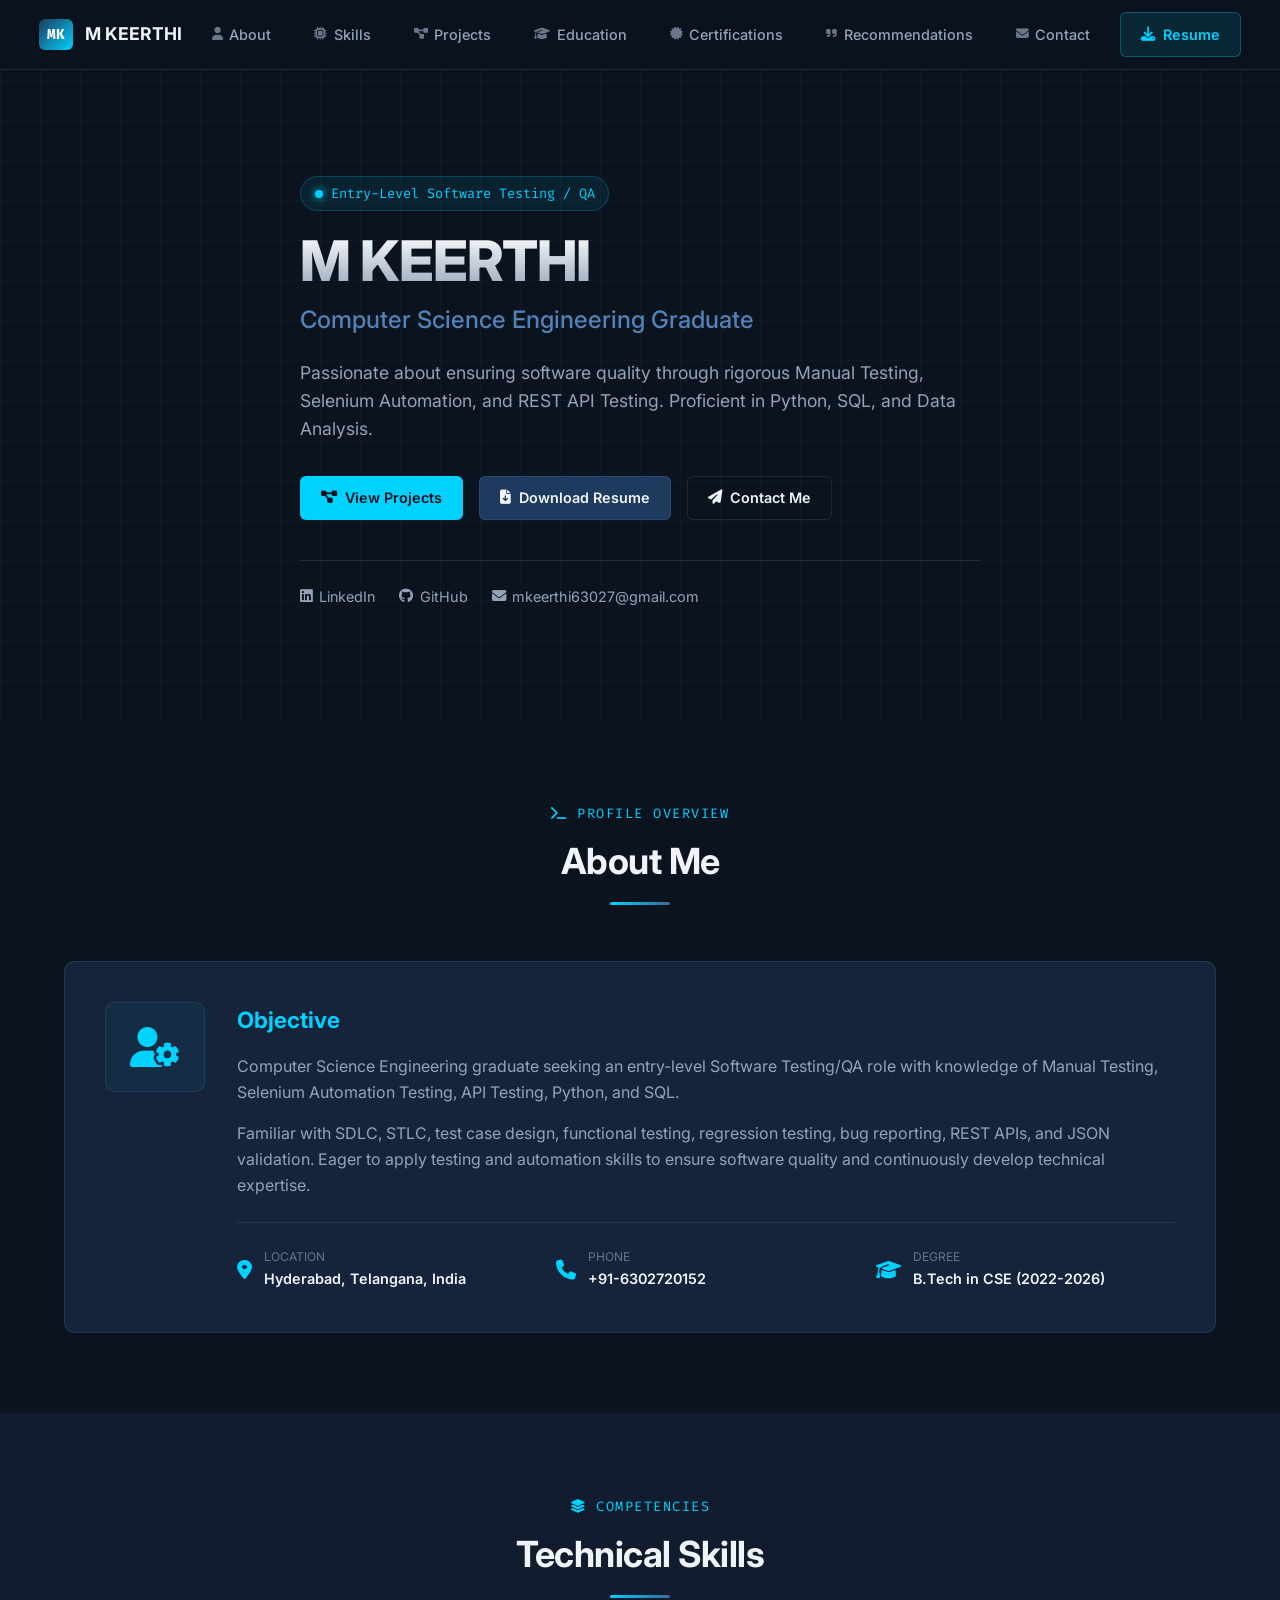
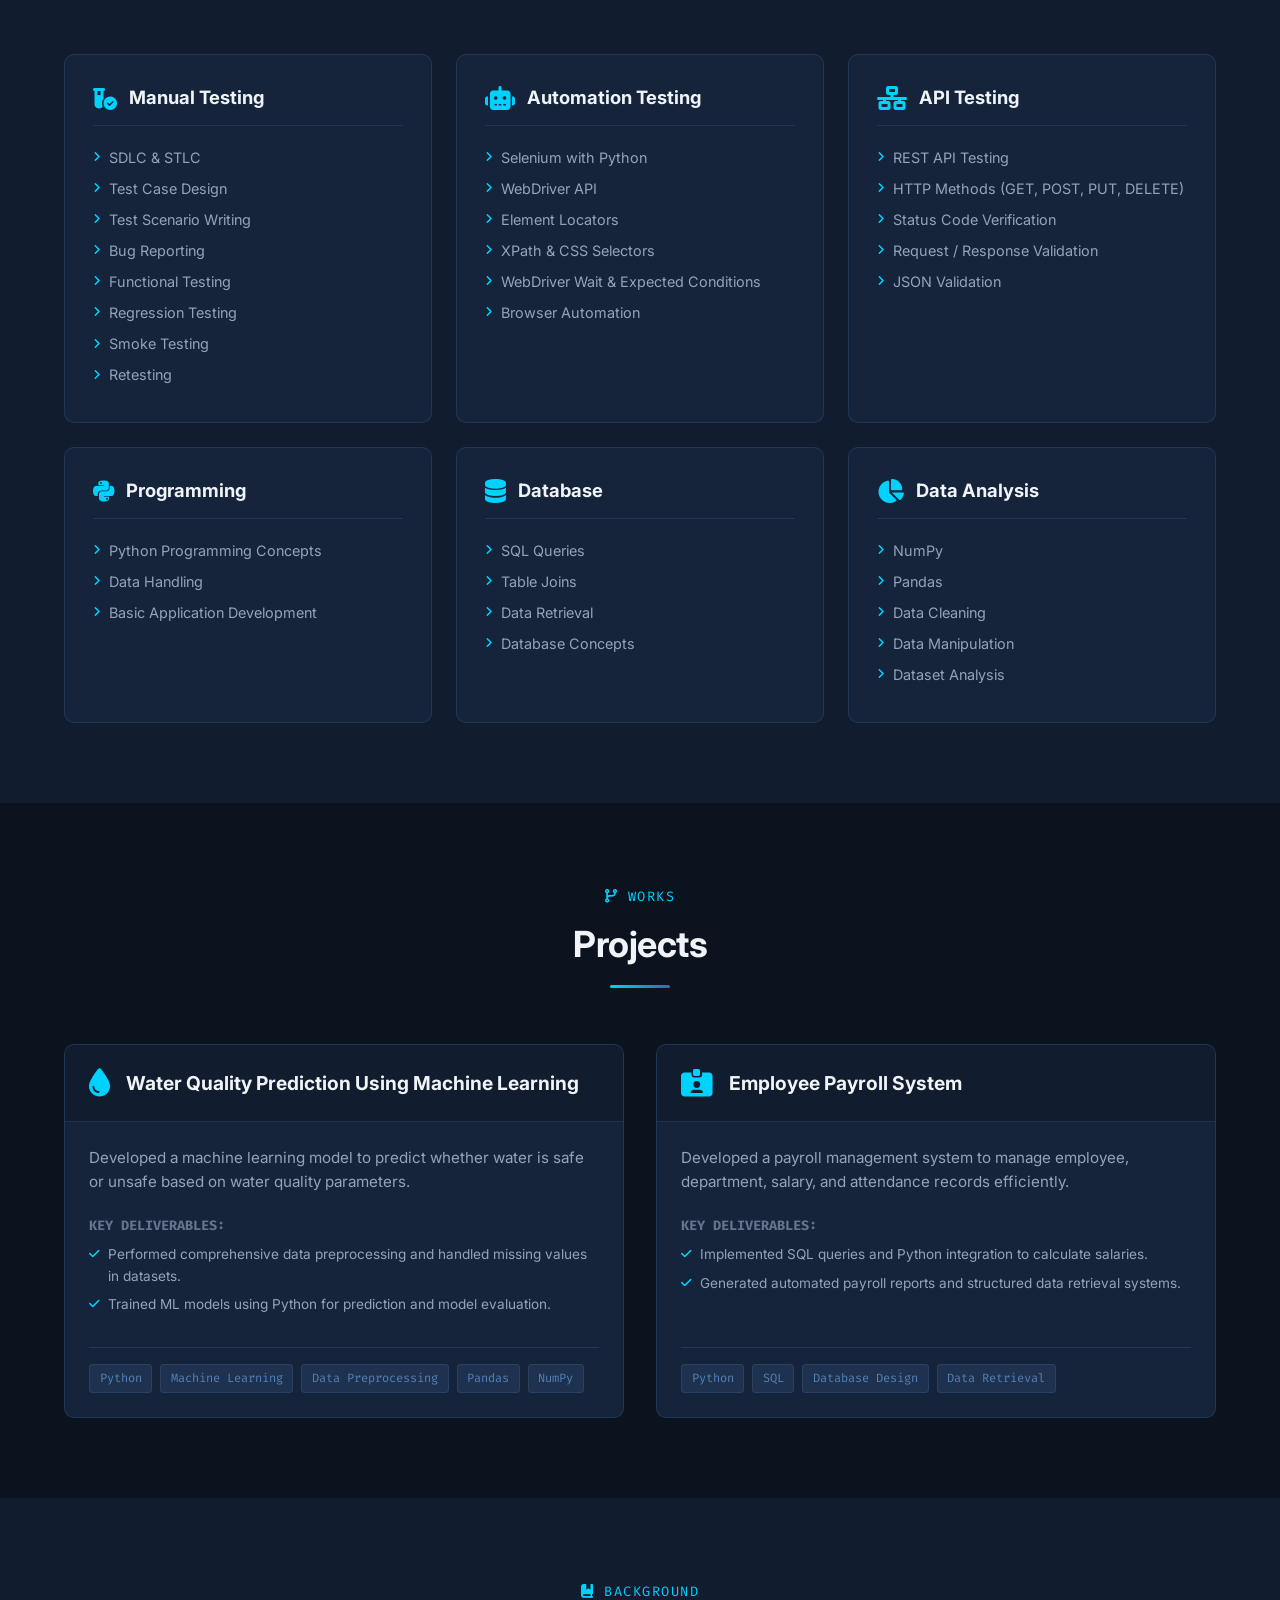
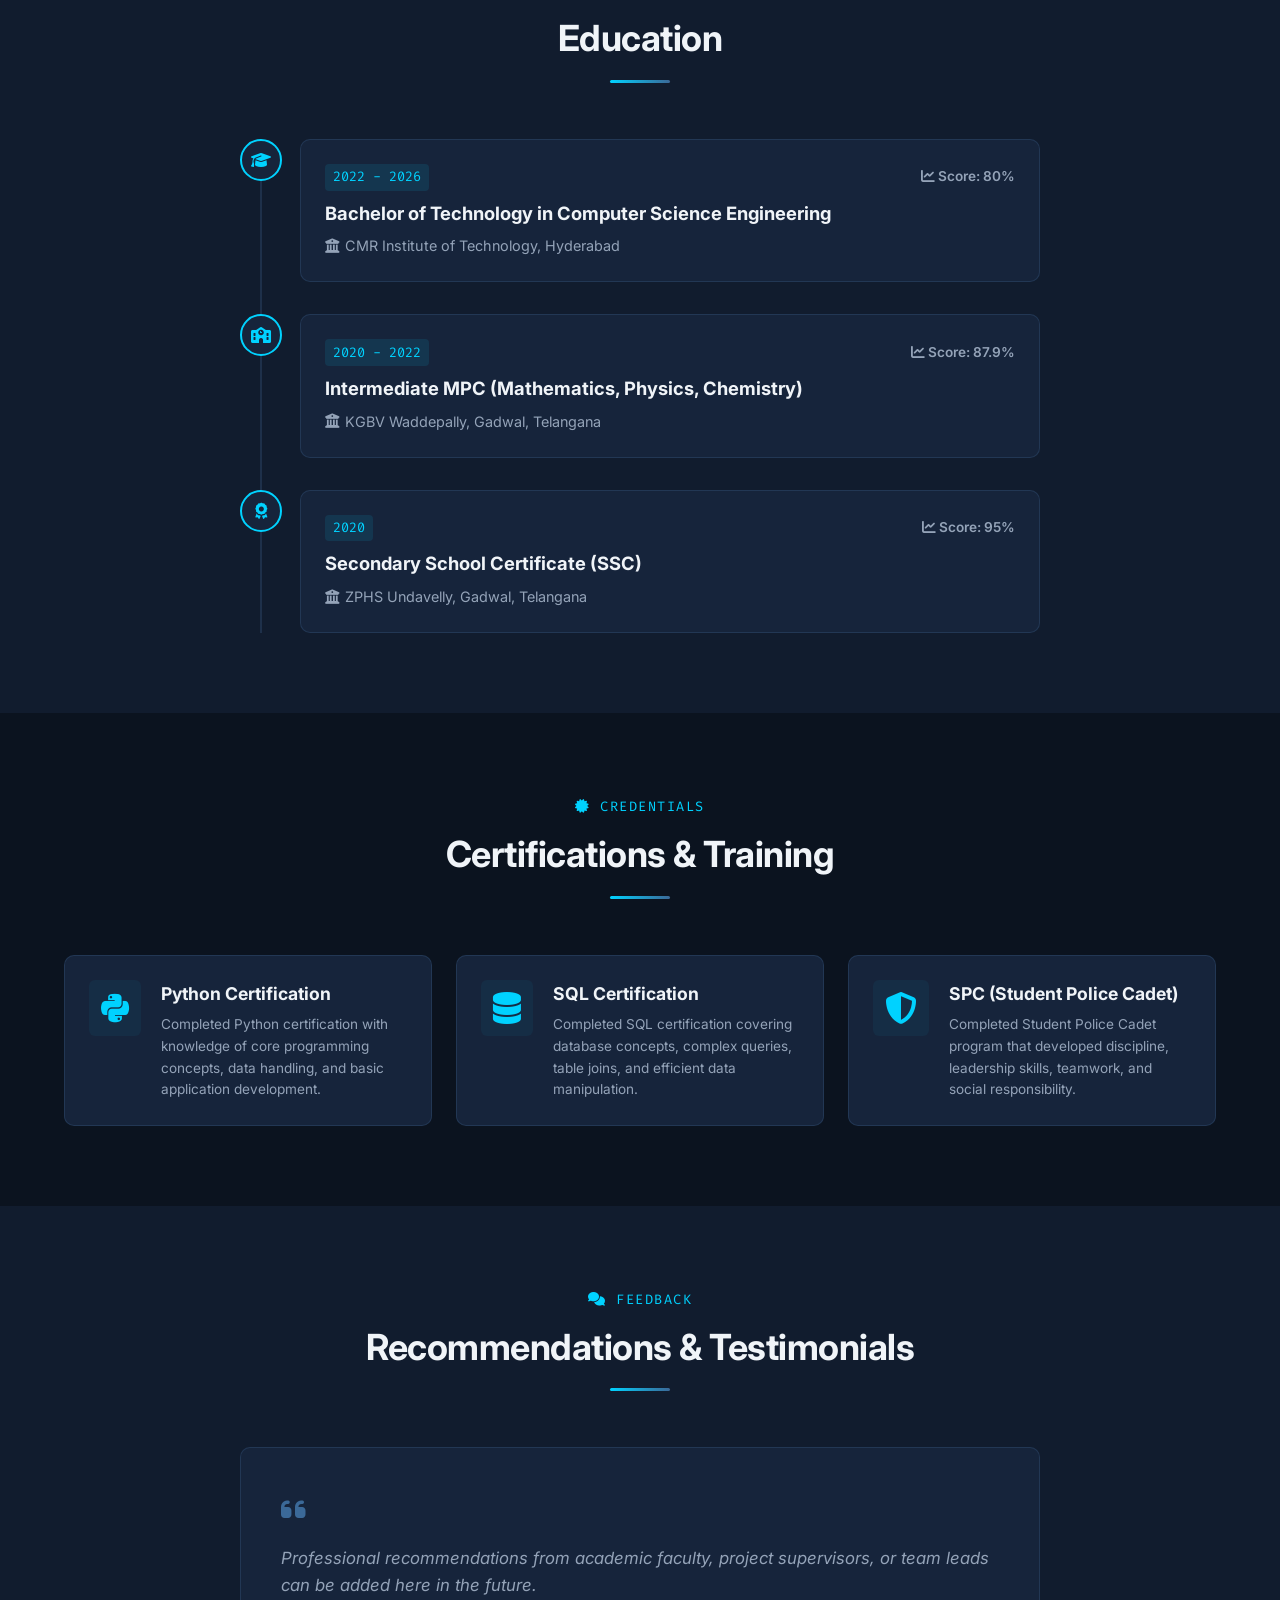
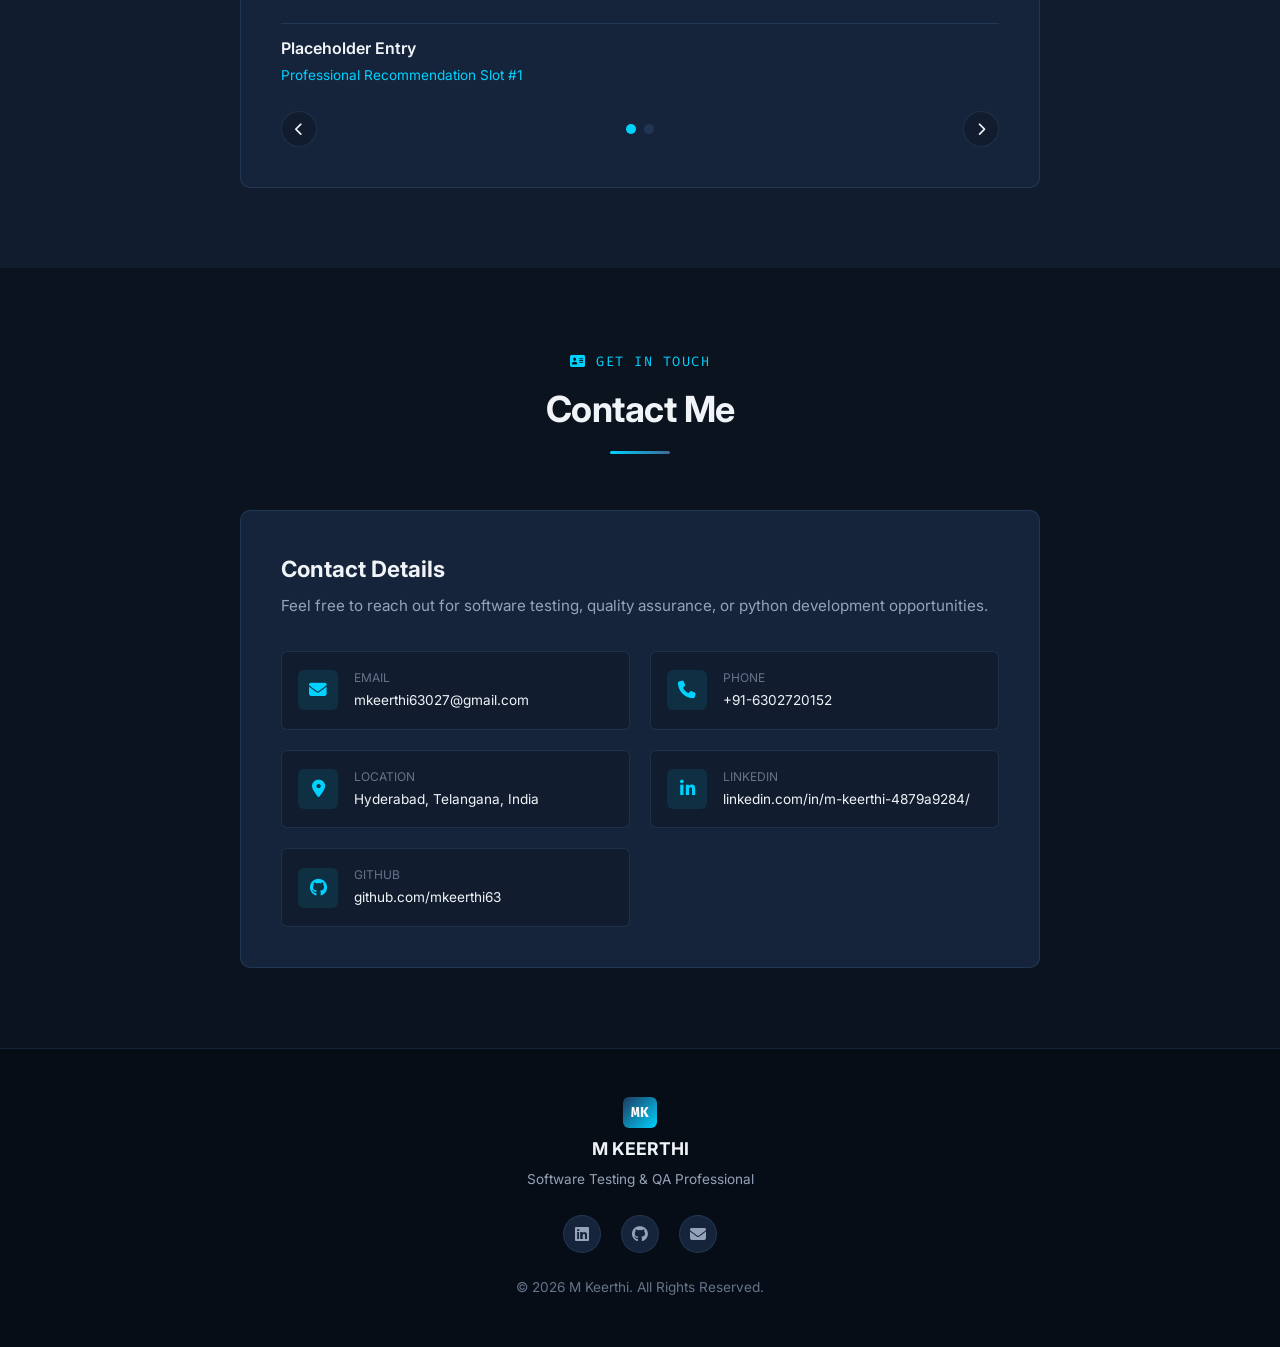
==== index.html @ 93bbc3fd "commit" ====
<!DOCTYPE html>
<html lang="en">
<head>
    <meta charset="UTF-8">
    <meta name="viewport" content="width=device-width, initial-scale=1.0">
    <meta name="description" content="Portfolio of M Keerthi - Computer Science Engineering graduate seeking entry-level Software Testing/QA roles with skills in Manual Testing, Selenium, API Testing, Python, and SQL.">
    <meta name="keywords" content="M Keerthi, Software Testing, QA, Selenium, API Testing, Manual Testing, Python, SQL, Portfolio">
    <meta name="author" content="M Keerthi">
    
    <!-- Open Graph Metadata -->
    <meta property="og:title" content="M Keerthi | Software Testing & QA Portfolio">
    <meta property="og:description" content="Portfolio of M Keerthi - CSE Graduate specializing in Software Testing, Automation, and Data Analysis.">
    <meta property="og:type" content="website">

    <title>M Keerthi | Software Testing & QA Portfolio</title>

    <!-- Font Awesome Icons CDN -->
    <link rel="stylesheet" href="https://cdnjs.cloudflare.com/ajax/libs/font-awesome/6.5.1/css/all.min.css" integrity="sha512-DTOQO9RWCH3ppGqcWaEA1BIZOC6xxalwEsw9c2QQeAIftl+Vegovlnee1c9QX4TctnWMn13TZye+giMm8e2LwA==" crossorigin="anonymous" referrerpolicy="no-referrer" />

    <!-- Google Fonts -->
    <link rel="preconnect" href="https://fonts.googleapis.com">
    <link rel="preconnect" href="https://fonts.gstatic.com" crossorigin>
    <link href="https://fonts.googleapis.com/css2?family=Fira+Code:wght@400;500;600&family=Inter:wght@300;400;500;600;700&display=swap" rel="stylesheet">

    <!-- Stylesheet -->
    <link rel="stylesheet" href="index.css">
</head>
<body>

    <!-- Fixed Header / Navigation -->
    <header class="navbar-header" id="navbar">
        <div class="nav-container">
            <a href="#hero" class="nav-logo" aria-label="Home">
                <span class="logo-badge">MK</span>
                <span class="logo-text">M KEERTHI</span>
            </a>
            
            <nav class="nav-menu" id="nav-menu">
                <ul class="nav-list">
                    <li><a href="#about" class="nav-link"><i class="fa-solid fa-user nav-icon"></i>About</a></li>
                    <li><a href="#skills" class="nav-link"><i class="fa-solid fa-microchip nav-icon"></i>Skills</a></li>
                    <li><a href="#projects" class="nav-link"><i class="fa-solid fa-diagram-project nav-icon"></i>Projects</a></li>
                    <li><a href="#education" class="nav-link"><i class="fa-solid fa-graduation-cap nav-icon"></i>Education</a></li>
                    <li><a href="#certifications" class="nav-link"><i class="fa-solid fa-certificate nav-icon"></i>Certifications</a></li>
                    <li><a href="#testimonials" class="nav-link"><i class="fa-solid fa-quote-right nav-icon"></i>Recommendations</a></li>
                    <li><a href="#contact" class="nav-link"><i class="fa-solid fa-envelope nav-icon"></i>Contact</a></li>
                </ul>
            </nav>

            <div class="nav-actions">
                <a href="images/resume.pdf" class="btn btn-nav" download="M_Keerthi_Resume.pdf" aria-label="Download Resume PDF">
                    <i class="fa-solid fa-download"></i> <span>Resume</span>
                </a>
                <button class="hamburger-menu" id="hamburger" aria-label="Toggle Navigation Menu">
                    <i class="fa-solid fa-bars"></i>
                </button>
            </div>
        </div>
    </header>

    <main id="main-content">
        <!-- Hero Section -->
        <section id="hero" class="hero-section">
            <div class="hero-bg-grid"></div>
            <div class="container hero-container">
                <div class="hero-content reveal-element">
                    <div class="status-badge">
                        <span class="status-dot"></span> Entry-Level Software Testing / QA
                    </div>
                    <h1 class="hero-title">M KEERTHI</h1>
                    <h2 class="hero-subtitle">Computer Science Engineering Graduate</h2>
                    <p class="hero-description">
                        Passionate about ensuring software quality through rigorous Manual Testing, Selenium Automation, and REST API Testing. Proficient in Python, SQL, and Data Analysis.
                    </p>
                    <div class="hero-buttons">
                        <a href="#projects" class="btn btn-primary">
                            <i class="fa-solid fa-diagram-project"></i> View Projects
                        </a>
                        <a href="images/resume.pdf" class="btn btn-secondary" download="M_Keerthi_Resume.pdf">
                            <i class="fa-solid fa-file-arrow-down"></i> Download Resume
                        </a>
                        <a href="#contact" class="btn btn-outline">
                            <i class="fa-solid fa-paper-plane"></i> Contact Me
                        </a>
                    </div>
                    <div class="hero-socials">
                        <a href="https://www.linkedin.com/in/m-keerthi-4879a9284/" target="_blank" rel="noopener noreferrer" aria-label="LinkedIn Profile">
                            <i class="fa-brands fa-linkedin"></i> LinkedIn
                        </a>
                        <a href="https://github.com/mkeerthi63" target="_blank" rel="noopener noreferrer" aria-label="GitHub Profile">
                            <i class="fa-brands fa-github"></i> GitHub
                        </a>
                        <a href="mailto:mkeerthi63027@gmail.com" aria-label="Send Email">
                            <i class="fa-solid fa-envelope"></i> mkeerthi63027@gmail.com
                        </a>
                    </div>
                </div>
            </div>
        </section>

        <!-- About Section -->
        <section id="about" class="section-padding">
            <div class="container">
                <div class="section-header reveal-element">
                    <span class="section-tag"><i class="fa-solid fa-terminal"></i> PROFILE OVERVIEW</span>
                    <h2 class="section-title">About Me</h2>
                    <div class="section-divider"></div>
                </div>
                
                <div class="about-card reveal-element">
                    <div class="about-icon-box">
                        <i class="fa-solid fa-user-gear"></i>
                    </div>
                    <div class="about-body">
                        <h3 class="about-heading">Objective</h3>
                        <p class="about-text">
                            Computer Science Engineering graduate seeking an entry-level Software Testing/QA role with knowledge of Manual Testing, Selenium Automation Testing, API Testing, Python, and SQL.
                        </p>
                        <p class="about-text">
                            Familiar with SDLC, STLC, test case design, functional testing, regression testing, bug reporting, REST APIs, and JSON validation. Eager to apply testing and automation skills to ensure software quality and continuously develop technical expertise.
                        </p>
                        <div class="about-highlights">
                            <div class="highlight-item">
                                <i class="fa-solid fa-location-dot"></i>
                                <div>
                                    <span class="hl-label">Location</span>
                                    <span class="hl-val">Hyderabad, Telangana, India</span>
                                </div>
                            </div>
                            <div class="highlight-item">
                                <i class="fa-solid fa-phone"></i>
                                <div>
                                    <span class="hl-label">Phone</span>
                                    <span class="hl-val">+91-6302720152</span>
                                </div>
                            </div>
                            <div class="highlight-item">
                                <i class="fa-solid fa-graduation-cap"></i>
                                <div>
                                    <span class="hl-label">Degree</span>
                                    <span class="hl-val">B.Tech in CSE (2022-2026)</span>
                                </div>
                            </div>
                        </div>
                    </div>
                </div>
            </div>
        </section>

        <!-- Technical Skills Section -->
        <section id="skills" class="section-padding bg-alt">
            <div class="container">
                <div class="section-header reveal-element">
                    <span class="section-tag"><i class="fa-solid fa-layer-group"></i> COMPETENCIES</span>
                    <h2 class="section-title">Technical Skills</h2>
                    <div class="section-divider"></div>
                </div>

                <div class="skills-grid">
                    <!-- Manual Testing Card -->
                    <div class="skill-card reveal-element">
                        <div class="skill-card-header">
                            <i class="fa-solid fa-vial-circle-check skill-icon"></i>
                            <h3>Manual Testing</h3>
                        </div>
                        <ul class="skill-list">
                            <li><i class="fa-solid fa-angle-right"></i> SDLC & STLC</li>
                            <li><i class="fa-solid fa-angle-right"></i> Test Case Design</li>
                            <li><i class="fa-solid fa-angle-right"></i> Test Scenario Writing</li>
                            <li><i class="fa-solid fa-angle-right"></i> Bug Reporting</li>
                            <li><i class="fa-solid fa-angle-right"></i> Functional Testing</li>
                            <li><i class="fa-solid fa-angle-right"></i> Regression Testing</li>
                            <li><i class="fa-solid fa-angle-right"></i> Smoke Testing</li>
                            <li><i class="fa-solid fa-angle-right"></i> Retesting</li>
                        </ul>
                    </div>

                    <!-- Automation Testing Card -->
                    <div class="skill-card reveal-element">
                        <div class="skill-card-header">
                            <i class="fa-solid fa-robot skill-icon"></i>
                            <h3>Automation Testing</h3>
                        </div>
                        <ul class="skill-list">
                            <li><i class="fa-solid fa-angle-right"></i> Selenium with Python</li>
                            <li><i class="fa-solid fa-angle-right"></i> WebDriver API</li>
                            <li><i class="fa-solid fa-angle-right"></i> Element Locators</li>
                            <li><i class="fa-solid fa-angle-right"></i> XPath & CSS Selectors</li>
                            <li><i class="fa-solid fa-angle-right"></i> WebDriver Wait & Expected Conditions</li>
                            <li><i class="fa-solid fa-angle-right"></i> Browser Automation</li>
                        </ul>
                    </div>

                    <!-- API Testing Card -->
                    <div class="skill-card reveal-element">
                        <div class="skill-card-header">
                            <i class="fa-solid fa-network-wired skill-icon"></i>
                            <h3>API Testing</h3>
                        </div>
                        <ul class="skill-list">
                            <li><i class="fa-solid fa-angle-right"></i> REST API Testing</li>
                            <li><i class="fa-solid fa-angle-right"></i> HTTP Methods (GET, POST, PUT, DELETE)</li>
                            <li><i class="fa-solid fa-angle-right"></i> Status Code Verification</li>
                            <li><i class="fa-solid fa-angle-right"></i> Request / Response Validation</li>
                            <li><i class="fa-solid fa-angle-right"></i> JSON Validation</li>
                        </ul>
                    </div>

                    <!-- Programming Card -->
                    <div class="skill-card reveal-element">
                        <div class="skill-card-header">
                            <i class="fa-brands fa-python skill-icon"></i>
                            <h3>Programming</h3>
                        </div>
                        <ul class="skill-list">
                            <li><i class="fa-solid fa-angle-right"></i> Python Programming Concepts</li>
                            <li><i class="fa-solid fa-angle-right"></i> Data Handling</li>
                            <li><i class="fa-solid fa-angle-right"></i> Basic Application Development</li>
                        </ul>
                    </div>

                    <!-- Database Card -->
                    <div class="skill-card reveal-element">
                        <div class="skill-card-header">
                            <i class="fa-solid fa-database skill-icon"></i>
                            <h3>Database</h3>
                        </div>
                        <ul class="skill-list">
                            <li><i class="fa-solid fa-angle-right"></i> SQL Queries</li>
                            <li><i class="fa-solid fa-angle-right"></i> Table Joins</li>
                            <li><i class="fa-solid fa-angle-right"></i> Data Retrieval</li>
                            <li><i class="fa-solid fa-angle-right"></i> Database Concepts</li>
                        </ul>
                    </div>

                    <!-- Data Analysis Card -->
                    <div class="skill-card reveal-element">
                        <div class="skill-card-header">
                            <i class="fa-solid fa-chart-pie skill-icon"></i>
                            <h3>Data Analysis</h3>
                        </div>
                        <ul class="skill-list">
                            <li><i class="fa-solid fa-angle-right"></i> NumPy</li>
                            <li><i class="fa-solid fa-angle-right"></i> Pandas</li>
                            <li><i class="fa-solid fa-angle-right"></i> Data Cleaning</li>
                            <li><i class="fa-solid fa-angle-right"></i> Data Manipulation</li>
                            <li><i class="fa-solid fa-angle-right"></i> Dataset Analysis</li>
                        </ul>
                    </div>
                </div>
            </div>
        </section>

        <!-- Projects Section -->
        <section id="projects" class="section-padding">
            <div class="container">
                <div class="section-header reveal-element">
                    <span class="section-tag"><i class="fa-solid fa-code-branch"></i> WORKS</span>
                    <h2 class="section-title">Projects</h2>
                    <div class="section-divider"></div>
                </div>

                <div class="projects-grid">
                    <!-- Project 1 -->
                    <div class="project-card reveal-element">
                        <div class="project-header">
                            <i class="fa-solid fa-droplet project-type-icon"></i>
                            <h3 class="project-title">Water Quality Prediction Using Machine Learning</h3>
                        </div>
                        <div class="project-body">
                            <p class="project-description">
                                Developed a machine learning model to predict whether water is safe or unsafe based on water quality parameters.
                            </p>
                            <div class="project-details">
                                <h4>Key Deliverables:</h4>
                                <ul>
                                    <li><i class="fa-solid fa-check"></i> Performed comprehensive data preprocessing and handled missing values in datasets.</li>
                                    <li><i class="fa-solid fa-check"></i> Trained ML models using Python for prediction and model evaluation.</li>
                                </ul>
                            </div>
                            <div class="tech-tags">
                                <span class="tag">Python</span>
                                <span class="tag">Machine Learning</span>
                                <span class="tag">Data Preprocessing</span>
                                <span class="tag">Pandas</span>
                                <span class="tag">NumPy</span>
                            </div>
                        </div>
                    </div>

                    <!-- Project 2 -->
                    <div class="project-card reveal-element">
                        <div class="project-header">
                            <i class="fa-solid fa-id-card-clip project-type-icon"></i>
                            <h3 class="project-title">Employee Payroll System</h3>
                        </div>
                        <div class="project-body">
                            <p class="project-description">
                                Developed a payroll management system to manage employee, department, salary, and attendance records efficiently.
                            </p>
                            <div class="project-details">
                                <h4>Key Deliverables:</h4>
                                <ul>
                                    <li><i class="fa-solid fa-check"></i> Implemented SQL queries and Python integration to calculate salaries.</li>
                                    <li><i class="fa-solid fa-check"></i> Generated automated payroll reports and structured data retrieval systems.</li>
                                </ul>
                            </div>
                            <div class="tech-tags">
                                <span class="tag">Python</span>
                                <span class="tag">SQL</span>
                                <span class="tag">Database Design</span>
                                <span class="tag">Data Retrieval</span>
                            </div>
                        </div>
                    </div>
                </div>
            </div>
        </section>

        <!-- Education Section -->
        <section id="education" class="section-padding bg-alt">
            <div class="container">
                <div class="section-header reveal-element">
                    <span class="section-tag"><i class="fa-solid fa-book-bookmark"></i> BACKGROUND</span>
                    <h2 class="section-title">Education</h2>
                    <div class="section-divider"></div>
                </div>

                <div class="education-timeline reveal-element">
                    <!-- Degree 1 -->
                    <div class="timeline-card">
                        <div class="timeline-badge"><i class="fa-solid fa-graduation-cap"></i></div>
                        <div class="timeline-content">
                            <div class="timeline-meta">
                                <span class="timeline-year">2022 - 2026</span>
                                <span class="timeline-score"><i class="fa-solid fa-chart-line"></i> Score: 80%</span>
                            </div>
                            <h3 class="edu-degree">Bachelor of Technology in Computer Science Engineering</h3>
                            <p class="edu-institution"><i class="fa-solid fa-building-columns"></i> CMR Institute of Technology, Hyderabad</p>
                        </div>
                    </div>

                    <!-- Degree 2 -->
                    <div class="timeline-card">
                        <div class="timeline-badge"><i class="fa-solid fa-school"></i></div>
                        <div class="timeline-content">
                            <div class="timeline-meta">
                                <span class="timeline-year">2020 - 2022</span>
                                <span class="timeline-score"><i class="fa-solid fa-chart-line"></i> Score: 87.9%</span>
                            </div>
                            <h3 class="edu-degree">Intermediate MPC (Mathematics, Physics, Chemistry)</h3>
                            <p class="edu-institution"><i class="fa-solid fa-building-columns"></i> KGBV Waddepally, Gadwal, Telangana</p>
                        </div>
                    </div>

                    <!-- Degree 3 -->
                    <div class="timeline-card">
                        <div class="timeline-badge"><i class="fa-solid fa-award"></i></div>
                        <div class="timeline-content">
                            <div class="timeline-meta">
                                <span class="timeline-year">2020</span>
                                <span class="timeline-score"><i class="fa-solid fa-chart-line"></i> Score: 95%</span>
                            </div>
                            <h3 class="edu-degree">Secondary School Certificate (SSC)</h3>
                            <p class="edu-institution"><i class="fa-solid fa-building-columns"></i> ZPHS Undavelly, Gadwal, Telangana</p>
                        </div>
                    </div>
                </div>
            </div>
        </section>

        <!-- Certifications & Extra Section -->
        <section id="certifications" class="section-padding">
            <div class="container">
                <div class="section-header reveal-element">
                    <span class="section-tag"><i class="fa-solid fa-certificate"></i> CREDENTIALS</span>
                    <h2 class="section-title">Certifications & Training</h2>
                    <div class="section-divider"></div>
                </div>

                <div class="certifications-grid">
                    <!-- Cert 1 -->
                    <div class="cert-card reveal-element">
                        <div class="cert-icon"><i class="fa-brands fa-python"></i></div>
                        <div class="cert-content">
                            <h3 class="cert-title">Python Certification</h3>
                            <p class="cert-desc">
                                Completed Python certification with knowledge of core programming concepts, data handling, and basic application development.
                            </p>
                        </div>
                    </div>

                    <!-- Cert 2 -->
                    <div class="cert-card reveal-element">
                        <div class="cert-icon"><i class="fa-solid fa-database"></i></div>
                        <div class="cert-content">
                            <h3 class="cert-title">SQL Certification</h3>
                            <p class="cert-desc">
                                Completed SQL certification covering database concepts, complex queries, table joins, and efficient data manipulation.
                            </p>
                        </div>
                    </div>

                    <!-- Cert 3 -->
                    <div class="cert-card reveal-element">
                        <div class="cert-icon"><i class="fa-solid fa-shield-halved"></i></div>
                        <div class="cert-content">
                            <h3 class="cert-title">SPC (Student Police Cadet)</h3>
                            <p class="cert-desc">
                                Completed Student Police Cadet program that developed discipline, leadership skills, teamwork, and social responsibility.
                            </p>
                        </div>
                    </div>
                </div>
            </div>
        </section>

        <!-- Testimonials Carousel Section (Placeholder Component Requirement) -->
        <section id="testimonials" class="section-padding bg-alt">
            <div class="container">
                <div class="section-header reveal-element">
                    <span class="section-tag"><i class="fa-solid fa-comments"></i> FEEDBACK</span>
                    <h2 class="section-title">Recommendations & Testimonials</h2>
                    <div class="section-divider"></div>
                </div>

                <div class="carousel-container reveal-element">
                    <div class="testimonial-carousel" id="testimonialCarousel">
                        <!-- Card 1 -->
                        <div class="testimonial-card active">
                            <div class="testimonial-quote-icon"><i class="fa-solid fa-quote-left"></i></div>
                            <p class="testimonial-text">
                                Professional recommendations from academic faculty, project supervisors, or team leads can be added here in the future.
                            </p>
                            <div class="testimonial-author">
                                <span class="author-name">Placeholder Entry</span>
                                <span class="author-title">Professional Recommendation Slot #1</span>
                            </div>
                        </div>

                        <!-- Card 2 -->
                        <div class="testimonial-card">
                            <div class="testimonial-quote-icon"><i class="fa-solid fa-quote-left"></i></div>
                            <p class="testimonial-text">
                                Endorsements for quality assurance testing, code reliability, and analytical capabilities can be featured in this section.
                            </p>
                            <div class="testimonial-author">
                                <span class="author-name">Placeholder Entry</span>
                                <span class="author-title">Professional Recommendation Slot #2</span>
                            </div>
                        </div>
                    </div>

                    <!-- Carousel Controls -->
                    <div class="carousel-controls">
                        <button class="carousel-btn" id="prevTestimonial" aria-label="Previous Testimonial">
                            <i class="fa-solid fa-chevron-left"></i>
                        </button>
                        <div class="carousel-indicators" id="carouselIndicators">
                            <span class="indicator active" data-slide="0"></span>
                            <span class="indicator" data-slide="1"></span>
                        </div>
                        <button class="carousel-btn" id="nextTestimonial" aria-label="Next Testimonial">
                            <i class="fa-solid fa-chevron-right"></i>
                        </button>
                    </div>
                </div>
            </div>
        </section>

        <!-- Contact Section -->
        <section id="contact" class="section-padding">
            <div class="container">
                <div class="section-header reveal-element">
                    <span class="section-tag"><i class="fa-solid fa-address-card"></i> GET IN TOUCH</span>
                    <h2 class="section-title">Contact Me</h2>
                    <div class="section-divider"></div>
                </div>

                <div class="contact-grid">
                    <div class="contact-info-card reveal-element">
                        <h3>Contact Details</h3>
                        <p>Feel free to reach out for software testing, quality assurance, or python development opportunities.</p>

                        <div class="contact-list">
                            <a href="mailto:mkeerthi63027@gmail.com" class="contact-item">
                                <div class="contact-icon"><i class="fa-solid fa-envelope"></i></div>
                                <div>
                                    <span class="contact-label">Email</span>
                                    <span class="contact-val">mkeerthi63027@gmail.com</span>
                                </div>
                            </a>

                            <a href="tel:+916302720152" class="contact-item">
                                <div class="contact-icon"><i class="fa-solid fa-phone"></i></div>
                                <div>
                                    <span class="contact-label">Phone</span>
                                    <span class="contact-val">+91-6302720152</span>
                                </div>
                            </a>

                            <div class="contact-item">
                                <div class="contact-icon"><i class="fa-solid fa-location-dot"></i></div>
                                <div>
                                    <span class="contact-label">Location</span>
                                    <span class="contact-val">Hyderabad, Telangana, India</span>
                                </div>
                            </div>

                            <a href="https://www.linkedin.com/in/m-keerthi-4879a9284/" target="_blank" rel="noopener noreferrer" class="contact-item">
                                <div class="contact-icon"><i class="fa-brands fa-linkedin-in"></i></div>
                                <div>
                                    <span class="contact-label">LinkedIn</span>
                                    <span class="contact-val">linkedin.com/in/m-keerthi-4879a9284/</span>
                                </div>
                            </a>

                            <a href="https://github.com/mkeerthi63" target="_blank" rel="noopener noreferrer" class="contact-item">
                                <div class="contact-icon"><i class="fa-brands fa-github"></i></div>
                                <div>
                                    <span class="contact-label">GitHub</span>
                                    <span class="contact-val">github.com/mkeerthi63</span>
                                </div>
                            </a>
                        </div>
                    </div>
                </div>
            </div>
        </section>
    </main>

    <!-- Footer -->
    <footer class="site-footer">
        <div class="container footer-container">
            <div class="footer-brand">
                <span class="logo-badge">MK</span>
                <span class="footer-name">M KEERTHI</span>
                <p class="footer-role">Software Testing & QA Professional</p>
            </div>
            
            <div class="footer-links">
                <a href="https://www.linkedin.com/in/m-keerthi-4879a9284/" target="_blank" rel="noopener noreferrer" aria-label="LinkedIn"><i class="fa-brands fa-linkedin"></i></a>
                <a href="https://github.com/mkeerthi63" target="_blank" rel="noopener noreferrer" aria-label="GitHub"><i class="fa-brands fa-github"></i></a>
                <a href="mailto:mkeerthi63027@gmail.com" aria-label="Email"><i class="fa-solid fa-envelope"></i></a>
            </div>

            <div class="footer-copyright">
                <p>&copy; <span id="currentYear"></span> M Keerthi. All Rights Reserved.</p>
            </div>
        </div>
    </footer>

    <script src="index.js"></script>
</body>
</html>
---- index.css ----
/* Custom CSS Variables - Dark Steel Blue Futuristic Theme */
:root {
    --bg-primary: #0b131f;
    --bg-secondary: #111c2e;
    --bg-card: #16243b;
    --bg-card-hover: #1c2e4a;
    
    --steel-blue-dark: #1e3a5f;
    --steel-blue: #3b6998;
    --steel-blue-light: #5282b8;
    
    --accent-blue: #00d2ff;
    --accent-glow: rgba(0, 210, 255, 0.15);
    
    --text-primary: #f0f4f8;
    --text-secondary: #94a3b8;
    --text-muted: #64748b;
    
    --border-color: rgba(82, 130, 184, 0.2);
    --border-color-hover: rgba(0, 210, 255, 0.4);
    
    --font-main: 'Inter', system-ui, -apple-system, sans-serif;
    --font-code: 'Fira Code', monospace;
    
    --navbar-height: 70px;
    --transition-speed: 0.3s;
    --radius-sm: 6px;
    --radius-md: 10px;
    --radius-lg: 16px;
}

/* Reset & Base Styles */
* {
    margin: 0;
    padding: 0;
    box-sizing: border-box;
}

html {
    scroll-behavior: smooth;
    scroll-padding-top: var(--navbar-height);
}

body {
    background-color: var(--bg-primary);
    color: var(--text-primary);
    font-family: var(--font-main);
    line-height: 1.6;
    overflow-x: hidden;
}

a {
    color: var(--accent-blue);
    text-decoration: none;
    transition: color var(--transition-speed);
}

a:hover {
    color: var(--steel-blue-light);
}

ul {
    list-style: none;
}

.container {
    max-width: 1200px;
    margin: 0 auto;
    padding: 0 1.5rem;
}

.section-padding {
    padding: 5rem 0;
}

.bg-alt {
    background-color: var(--bg-secondary);
}

/* Typography & Section Headers */
.section-header {
    text-align: center;
    margin-bottom: 3.5rem;
}

.section-tag {
    font-family: var(--font-code);
    color: var(--accent-blue);
    font-size: 0.85rem;
    letter-spacing: 1.5px;
    text-transform: uppercase;
    display: inline-block;
    margin-bottom: 0.5rem;
}

.section-title {
    font-size: 2.25rem;
    font-weight: 700;
    color: var(--text-primary);
    letter-spacing: -0.5px;
}

.section-divider {
    width: 60px;
    height: 3px;
    background: linear-gradient(90deg, var(--accent-blue), var(--steel-blue));
    margin: 0.75rem auto 0;
    border-radius: 2px;
}

/* Navbar */
.navbar-header {
    position: fixed;
    top: 0;
    left: 0;
    width: 100%;
    height: var(--navbar-height);
    background-color: rgba(11, 19, 31, 0.85);
    backdrop-filter: blur(12px);
    -webkit-backdrop-filter: blur(12px);
    border-bottom: 1px solid var(--border-color);
    z-index: 1000;
    transition: background-color var(--transition-speed);
}

.nav-container {
    max-width: 1250px;
    margin: 0 auto;
    padding: 0 1.5rem;
    height: 100%;
    display: flex;
    align-items: center;
    justify-content: space-between;
}

.nav-logo {
    display: flex;
    align-items: center;
    gap: 0.75rem;
    font-weight: 700;
    font-size: 1.1rem;
    color: var(--text-primary);
}

.logo-badge {
    background: linear-gradient(135deg, var(--steel-blue-dark), var(--accent-blue));
    color: #fff;
    font-family: var(--font-code);
    font-weight: 700;
    padding: 0.25rem 0.5rem;
    border-radius: var(--radius-sm);
    font-size: 0.9rem;
}

.nav-list {
    display: flex;
    align-items: center;
    gap: 1.5rem;
}

.nav-link {
    color: var(--text-secondary);
    font-size: 0.9rem;
    font-weight: 500;
    display: flex;
    align-items: center;
    gap: 0.4rem;
    padding: 0.4rem 0.6rem;
    border-radius: var(--radius-sm);
    transition: all var(--transition-speed);
}

.nav-icon {
    font-size: 0.8rem;
    opacity: 0.7;
}

.nav-link:hover, .nav-link.active {
    color: var(--accent-blue);
    background-color: rgba(0, 210, 255, 0.05);
}

.nav-actions {
    display: flex;
    align-items: center;
    gap: 1rem;
}

.hamburger-menu {
    display: none;
    background: none;
    border: none;
    color: var(--text-primary);
    font-size: 1.5rem;
    cursor: pointer;
}

/* Buttons */
.btn {
    display: inline-flex;
    align-items: center;
    justify-content: center;
    gap: 0.5rem;
    padding: 0.6rem 1.25rem;
    font-size: 0.9rem;
    font-weight: 600;
    border-radius: var(--radius-sm);
    cursor: pointer;
    transition: all var(--transition-speed);
    border: 1px solid transparent;
}

.btn-nav {
    background-color: rgba(0, 210, 255, 0.1);
    color: var(--accent-blue);
    border-color: rgba(0, 210, 255, 0.3);
}

.btn-nav:hover {
    background-color: var(--accent-blue);
    color: var(--bg-primary);
}

.btn-primary {
    background-color: var(--accent-blue);
    color: var(--bg-primary);
}

.btn-primary:hover {
    background-color: var(--steel-blue-light);
    color: #fff;
    box-shadow: 0 0 15px var(--accent-glow);
}

.btn-secondary {
    background-color: var(--steel-blue-dark);
    color: var(--text-primary);
    border: 1px solid var(--border-color);
}

.btn-secondary:hover {
    background-color: var(--steel-blue);
    border-color: var(--steel-blue-light);
}

.btn-outline {
    background-color: transparent;
    color: var(--text-primary);
    border: 1px solid var(--border-color);
}

.btn-outline:hover {
    border-color: var(--accent-blue);
    color: var(--accent-blue);
}

/* Hero Section */
.hero-section {
    position: relative;
    padding: 9rem 0 5rem;
    min-height: 80vh;
    display: flex;
    align-items: center;
    overflow: hidden;
}

.hero-bg-grid {
    position: absolute;
    top: 0;
    left: 0;
    width: 100%;
    height: 100%;
    background-image: linear-gradient(rgba(82, 130, 184, 0.05) 1px, transparent 1px),
                      linear-gradient(90deg, rgba(82, 130, 184, 0.05) 1px, transparent 1px);
    background-size: 40px 40px;
    z-index: 1;
}

.hero-container {
    position: relative;
    z-index: 2;
}

.hero-content {
    max-width: 800px;
}

.status-badge {
    display: inline-flex;
    align-items: center;
    gap: 0.5rem;
    padding: 0.35rem 0.85rem;
    background-color: rgba(0, 210, 255, 0.08);
    border: 1px solid rgba(0, 210, 255, 0.2);
    border-radius: 50px;
    font-size: 0.85rem;
    color: var(--accent-blue);
    font-family: var(--font-code);
    margin-bottom: 1.25rem;
}

.status-dot {
    width: 8px;
    height: 8px;
    background-color: var(--accent-blue);
    border-radius: 50%;
    box-shadow: 0 0 8px var(--accent-blue);
}

.hero-title {
    font-size: 3.5rem;
    font-weight: 800;
    letter-spacing: -1px;
    line-height: 1.1;
    margin-bottom: 0.5rem;
    background: linear-gradient(180deg, #ffffff 0%, var(--text-secondary) 100%);
    -webkit-background-clip: text;
    -webkit-text-fill-color: transparent;
}

.hero-subtitle {
    font-size: 1.5rem;
    font-weight: 500;
    color: var(--steel-blue-light);
    margin-bottom: 1.25rem;
}

.hero-description {
    font-size: 1.1rem;
    color: var(--text-secondary);
    margin-bottom: 2rem;
    max-width: 680px;
}

.hero-buttons {
    display: flex;
    flex-wrap: wrap;
    gap: 1rem;
    margin-bottom: 2.5rem;
}

.hero-socials {
    display: flex;
    flex-wrap: wrap;
    gap: 1.5rem;
    padding-top: 1.5rem;
    border-top: 1px solid var(--border-color);
}

.hero-socials a {
    color: var(--text-secondary);
    font-size: 0.9rem;
    display: flex;
    align-items: center;
    gap: 0.4rem;
}

.hero-socials a:hover {
    color: var(--accent-blue);
}

/* About Section */
.about-card {
    background-color: var(--bg-card);
    border: 1px solid var(--border-color);
    border-radius: var(--radius-md);
    padding: 2.5rem;
    display: flex;
    gap: 2rem;
    align-items: flex-start;
}

.about-icon-box {
    background: rgba(0, 210, 255, 0.05);
    border: 1px solid var(--border-color);
    color: var(--accent-blue);
    font-size: 2.5rem;
    padding: 1.5rem;
    border-radius: var(--radius-md);
    display: flex;
    align-items: center;
    justify-content: center;
}

.about-body {
    flex: 1;
}

.about-heading {
    font-size: 1.4rem;
    margin-bottom: 1rem;
    color: var(--accent-blue);
}

.about-text {
    color: var(--text-secondary);
    margin-bottom: 1rem;
}

.about-highlights {
    display: grid;
    grid-template-columns: repeat(auto-fit, minmax(200px, 1fr));
    gap: 1.25rem;
    margin-top: 1.5rem;
    padding-top: 1.5rem;
    border-top: 1px solid var(--border-color);
}

.highlight-item {
    display: flex;
    align-items: center;
    gap: 0.75rem;
}

.highlight-item i {
    color: var(--accent-blue);
    font-size: 1.25rem;
}

.hl-label {
    display: block;
    font-size: 0.75rem;
    color: var(--text-muted);
    text-transform: uppercase;
}

.hl-val {
    font-size: 0.9rem;
    font-weight: 600;
    color: var(--text-primary);
}

/* Skills Section */
.skills-grid {
    display: grid;
    grid-template-columns: repeat(auto-fit, minmax(320px, 1fr));
    gap: 1.5rem;
}

.skill-card {
    background-color: var(--bg-card);
    border: 1px solid var(--border-color);
    border-radius: var(--radius-md);
    padding: 1.75rem;
    transition: transform var(--transition-speed), border-color var(--transition-speed);
}

.skill-card:hover {
    transform: translateY(-4px);
    border-color: var(--border-color-hover);
    background-color: var(--bg-card-hover);
}

.skill-card-header {
    display: flex;
    align-items: center;
    gap: 0.75rem;
    margin-bottom: 1.25rem;
    padding-bottom: 0.75rem;
    border-bottom: 1px solid var(--border-color);
}

.skill-icon {
    font-size: 1.5rem;
    color: var(--accent-blue);
}

.skill-card-header h3 {
    font-size: 1.15rem;
    color: var(--text-primary);
}

.skill-list li {
    color: var(--text-secondary);
    font-size: 0.9rem;
    margin-bottom: 0.5rem;
    display: flex;
    align-items: center;
    gap: 0.5rem;
}

.skill-list li i {
    color: var(--accent-blue);
    font-size: 0.75rem;
}

/* Projects Section */
.projects-grid {
    display: grid;
    grid-template-columns: repeat(auto-fit, minmax(360px, 1fr));
    gap: 2rem;
}

.project-card {
    background-color: var(--bg-card);
    border: 1px solid var(--border-color);
    border-radius: var(--radius-md);
    overflow: hidden;
    display: flex;
    flex-direction: column;
    transition: all var(--transition-speed);
}

.project-card:hover {
    border-color: var(--border-color-hover);
    transform: translateY(-5px);
    box-shadow: 0 10px 30px rgba(0,0,0,0.3);
}

.project-header {
    background-color: var(--bg-secondary);
    padding: 1.5rem;
    border-bottom: 1px solid var(--border-color);
    display: flex;
    align-items: center;
    gap: 1rem;
}

.project-type-icon {
    font-size: 1.75rem;
    color: var(--accent-blue);
}

.project-title {
    font-size: 1.2rem;
    color: var(--text-primary);
    line-height: 1.3;
}

.project-body {
    padding: 1.5rem;
    display: flex;
    flex-direction: column;
    flex: 1;
}

.project-description {
    color: var(--text-secondary);
    font-size: 0.95rem;
    margin-bottom: 1.25rem;
}

.project-details {
    margin-bottom: 1.5rem;
    flex: 1;
}

.project-details h4 {
    font-size: 0.85rem;
    text-transform: uppercase;
    color: var(--text-muted);
    margin-bottom: 0.5rem;
    font-family: var(--font-code);
}

.project-details ul li {
    color: var(--text-secondary);
    font-size: 0.85rem;
    margin-bottom: 0.4rem;
    display: flex;
    align-items: flex-start;
    gap: 0.5rem;
}

.project-details ul li i {
    color: var(--accent-blue);
    font-size: 0.75rem;
    margin-top: 0.25rem;
}

.tech-tags {
    display: flex;
    flex-wrap: wrap;
    gap: 0.5rem;
    margin-top: auto;
    padding-top: 1rem;
    border-top: 1px solid var(--border-color);
}

.tag {
    background-color: rgba(82, 130, 184, 0.15);
    color: var(--steel-blue-light);
    font-family: var(--font-code);
    font-size: 0.75rem;
    padding: 0.25rem 0.6rem;
    border-radius: 4px;
    border: 1px solid rgba(82, 130, 184, 0.2);
}

/* Education Timeline */
.education-timeline {
    position: relative;
    max-width: 800px;
    margin: 0 auto;
}

.education-timeline::before {
    content: '';
    position: absolute;
    left: 20px;
    top: 0;
    bottom: 0;
    width: 2px;
    background: var(--border-color);
}

.timeline-card {
    position: relative;
    padding-left: 60px;
    margin-bottom: 2rem;
}

.timeline-card:last-child {
    margin-bottom: 0;
}

.timeline-badge {
    position: absolute;
    left: 0;
    top: 0;
    width: 42px;
    height: 42px;
    border-radius: 50%;
    background-color: var(--bg-card);
    border: 2px solid var(--accent-blue);
    color: var(--accent-blue);
    display: flex;
    align-items: center;
    justify-content: center;
    font-size: 1rem;
    z-index: 2;
}

.timeline-content {
    background-color: var(--bg-card);
    border: 1px solid var(--border-color);
    border-radius: var(--radius-md);
    padding: 1.5rem;
}

.timeline-meta {
    display: flex;
    justify-content: space-between;
    align-items: center;
    margin-bottom: 0.5rem;
    font-size: 0.85rem;
}

.timeline-year {
    font-family: var(--font-code);
    color: var(--accent-blue);
    background: rgba(0, 210, 255, 0.1);
    padding: 0.15rem 0.5rem;
    border-radius: 4px;
}

.timeline-score {
    color: var(--text-secondary);
    font-weight: 600;
}

.edu-degree {
    font-size: 1.15rem;
    color: var(--text-primary);
    margin-bottom: 0.4rem;
}

.edu-institution {
    color: var(--text-secondary);
    font-size: 0.9rem;
    display: flex;
    align-items: center;
    gap: 0.4rem;
}

/* Certifications Section */
.certifications-grid {
    display: grid;
    grid-template-columns: repeat(auto-fit, minmax(300px, 1fr));
    gap: 1.5rem;
}

.cert-card {
    background-color: var(--bg-card);
    border: 1px solid var(--border-color);
    border-radius: var(--radius-md);
    padding: 1.5rem;
    display: flex;
    gap: 1.25rem;
    align-items: flex-start;
    transition: border-color var(--transition-speed);
}

.cert-card:hover {
    border-color: var(--accent-blue);
}

.cert-icon {
    font-size: 2rem;
    color: var(--accent-blue);
    background: rgba(0, 210, 255, 0.05);
    padding: 0.75rem;
    border-radius: var(--radius-sm);
    display: flex;
    align-items: center;
    justify-content: center;
}

.cert-title {
    font-size: 1.1rem;
    color: var(--text-primary);
    margin-bottom: 0.4rem;
}

.cert-desc {
    color: var(--text-secondary);
    font-size: 0.85rem;
}

/* Testimonials Carousel Section */
.carousel-container {
    max-width: 800px;
    margin: 0 auto;
    background-color: var(--bg-card);
    border: 1px solid var(--border-color);
    border-radius: var(--radius-md);
    padding: 2.5rem;
    position: relative;
}

.testimonial-carousel {
    position: relative;
    min-height: 140px;
}

.testimonial-card {
    display: none;
    opacity: 0;
    transition: opacity 0.4s ease-in-out;
}

.testimonial-card.active {
    display: block;
    opacity: 1;
}

.testimonial-quote-icon {
    font-size: 1.75rem;
    color: var(--steel-blue);
    margin-bottom: 0.75rem;
}

.testimonial-text {
    font-size: 1.05rem;
    font-style: italic;
    color: var(--text-secondary);
    margin-bottom: 1.5rem;
}

.testimonial-author {
    border-top: 1px solid var(--border-color);
    padding-top: 0.75rem;
}

.author-name {
    display: block;
    font-weight: 600;
    color: var(--text-primary);
}

.author-title {
    font-size: 0.85rem;
    color: var(--accent-blue);
}

.carousel-controls {
    display: flex;
    align-items: center;
    justify-content: space-between;
    margin-top: 1.5rem;
}

.carousel-btn {
    background: var(--bg-secondary);
    border: 1px solid var(--border-color);
    color: var(--text-primary);
    width: 36px;
    height: 36px;
    border-radius: 50%;
    cursor: pointer;
    display: flex;
    align-items: center;
    justify-content: center;
    transition: all var(--transition-speed);
}

.carousel-btn:hover {
    background: var(--accent-blue);
    color: var(--bg-primary);
    border-color: var(--accent-blue);
}

.carousel-indicators {
    display: flex;
    gap: 0.5rem;
}

.indicator {
    width: 10px;
    height: 10px;
    border-radius: 50%;
    background-color: var(--border-color);
    cursor: pointer;
    transition: background-color var(--transition-speed);
}

.indicator.active {
    background-color: var(--accent-blue);
}

/* Contact Section */
.contact-grid {
    max-width: 800px;
    margin: 0 auto;
}

.contact-info-card {
    background-color: var(--bg-card);
    border: 1px solid var(--border-color);
    border-radius: var(--radius-md);
    padding: 2.5rem;
}

.contact-info-card h3 {
    font-size: 1.4rem;
    margin-bottom: 0.5rem;
    color: var(--text-primary);
}

.contact-info-card p {
    color: var(--text-secondary);
    margin-bottom: 2rem;
    font-size: 0.95rem;
}

.contact-list {
    display: grid;
    grid-template-columns: repeat(auto-fit, minmax(260px, 1fr));
    gap: 1.25rem;
}

.contact-item {
    display: flex;
    align-items: center;
    gap: 1rem;
    padding: 1rem;
    background-color: var(--bg-secondary);
    border: 1px solid var(--border-color);
    border-radius: var(--radius-sm);
    transition: border-color var(--transition-speed);
    text-decoration: none;
}

.contact-item:hover {
    border-color: var(--accent-blue);
}

.contact-icon {
    width: 40px;
    height: 40px;
    border-radius: var(--radius-sm);
    background-color: rgba(0, 210, 255, 0.1);
    color: var(--accent-blue);
    display: flex;
    align-items: center;
    justify-content: center;
    font-size: 1.1rem;
}

.contact-label {
    display: block;
    font-size: 0.75rem;
    color: var(--text-muted);
    text-transform: uppercase;
}

.contact-val {
    font-size: 0.85rem;
    color: var(--text-primary);
    word-break: break-all;
}

/* Footer */
.site-footer {
    background-color: #070d16;
    border-top: 1px solid var(--border-color);
    padding: 3rem 0;
}

.footer-container {
    display: flex;
    flex-direction: column;
    align-items: center;
    gap: 1.5rem;
    text-align: center;
}

.footer-brand {
    display: flex;
    flex-direction: column;
    align-items: center;
    gap: 0.4rem;
}

.footer-name {
    font-weight: 700;
    font-size: 1.1rem;
    color: var(--text-primary);
}

.footer-role {
    font-size: 0.85rem;
    color: var(--text-secondary);
}

.footer-links {
    display: flex;
    gap: 1.25rem;
}

.footer-links a {
    width: 38px;
    height: 38px;
    border-radius: 50%;
    background-color: var(--bg-card);
    border: 1px solid var(--border-color);
    color: var(--text-secondary);
    display: flex;
    align-items: center;
    justify-content: center;
    transition: all var(--transition-speed);
}

.footer-links a:hover {
    color: var(--accent-blue);
    border-color: var(--accent-blue);
    transform: translateY(-3px);
}

.footer-copyright {
    font-size: 0.85rem;
    color: var(--text-muted);
}

/* Animations / Scroll Reveal */
.reveal-element {
    opacity: 0;
    transform: translateY(20px);
    transition: opacity 0.6s ease-out, transform 0.6s ease-out;
}

.reveal-element.revealed {
    opacity: 1;
    transform: translateY(0);
}

/* Mobile Responsiveness */
@media (max-width: 992px) {
    .hero-title {
        font-size: 2.75rem;
    }
}

@media (max-width: 768px) {
    .hamburger-menu {
        display: block;
    }

    .nav-menu {
        position: fixed;
        top: var(--navbar-height);
        left: 0;
        width: 100%;
        background-color: var(--bg-secondary);
        border-bottom: 1px solid var(--border-color);
        padding: 1.5rem 0;
        transform: translateY(-150%);
        transition: transform var(--transition-speed) ease-in-out;
        z-index: 999;
    }

    .nav-menu.active {
        transform: translateY(0);
        box-shadow: 0 10px 20px rgba(0,0,0,0.4);
    }

    .nav-list {
        flex-direction: column;
        gap: 0.75rem;
        padding: 0 1.5rem;
    }

    .nav-link {
        padding: 0.6rem 1rem;
        width: 100%;
    }

    .hero-title {
        font-size: 2.25rem;
    }

    .about-card {
        flex-direction: column;
        padding: 1.75rem;
    }

    .education-timeline::before {
        left: 15px;
    }

    .timeline-card {
        padding-left: 45px;
    }

    .timeline-badge {
        width: 32px;
        height: 32px;
        font-size: 0.85rem;
    }

    .timeline-meta {
        flex-direction: column;
        align-items: flex-start;
        gap: 0.25rem;
    }
}

@media (max-width: 480px) {
    .hero-buttons {
        flex-direction: column;
        width: 100%;
    }

    .btn {
        width: 100%;
    }
}
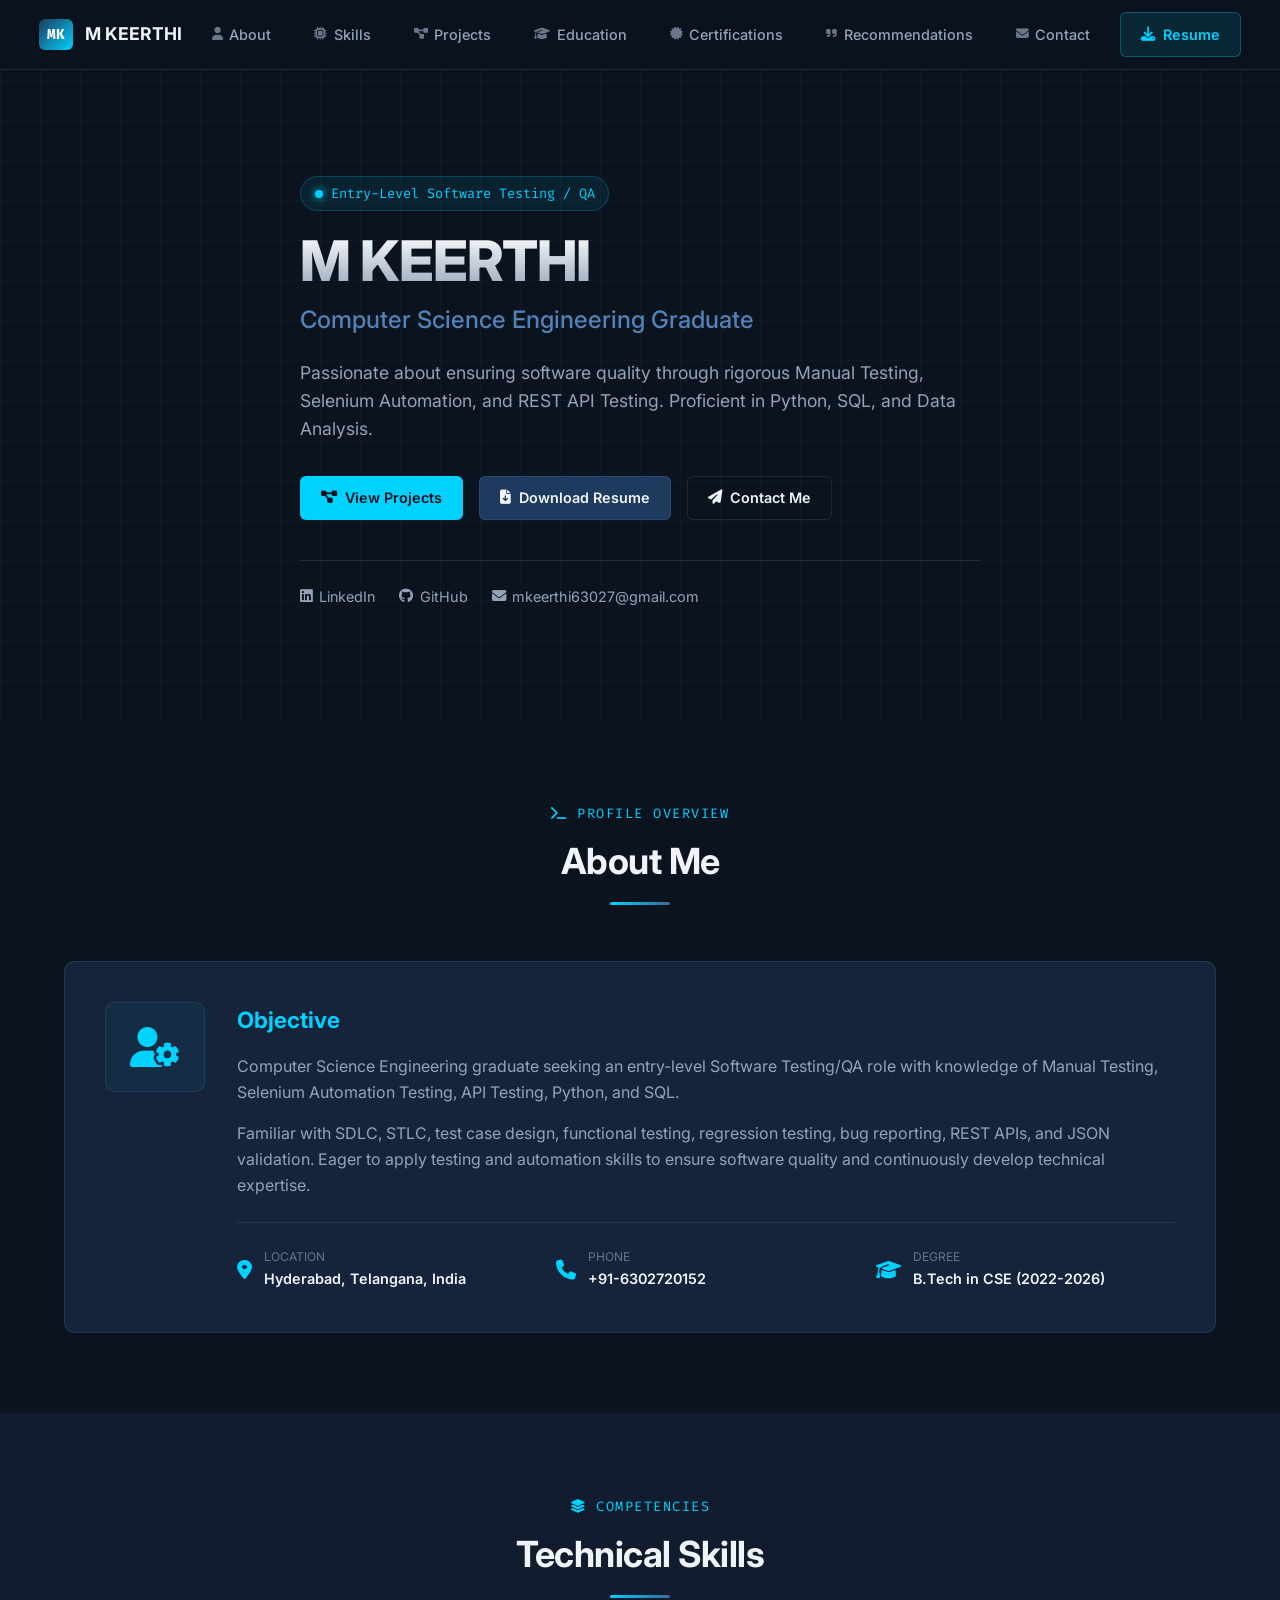
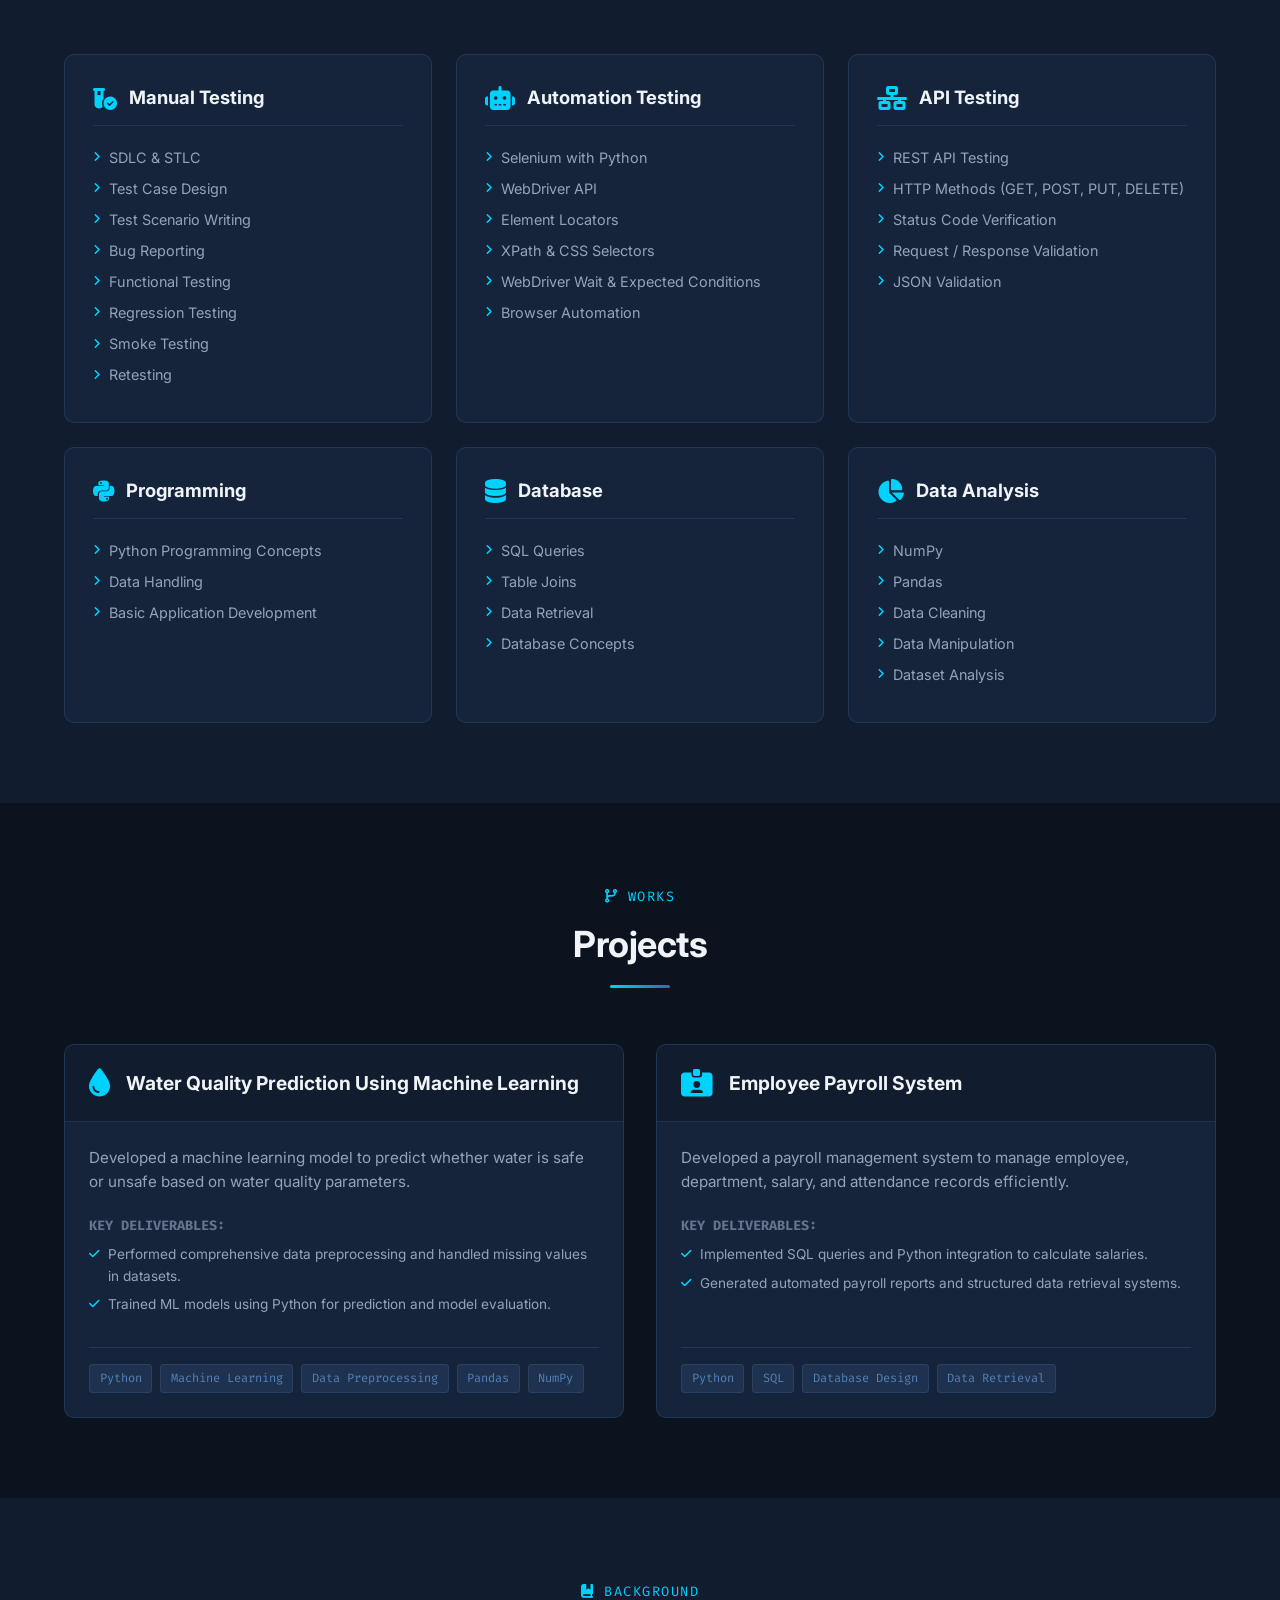
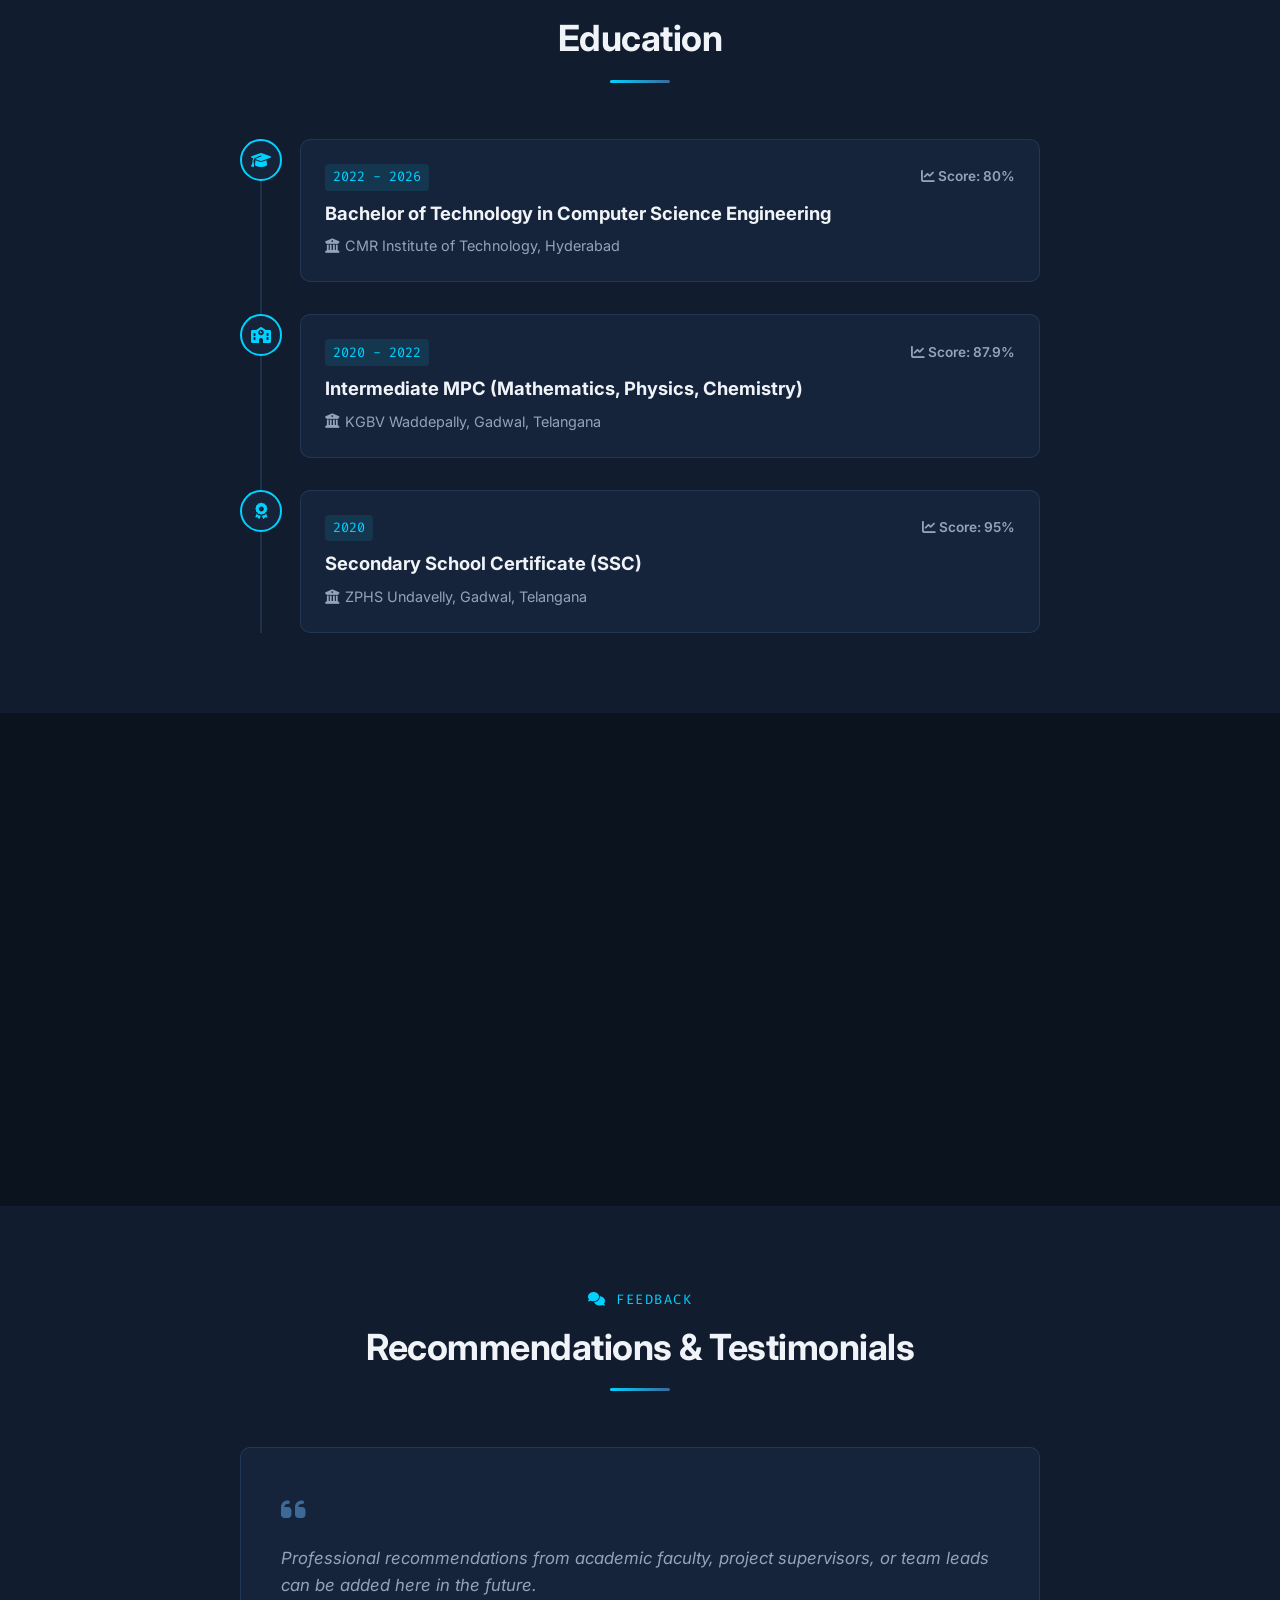
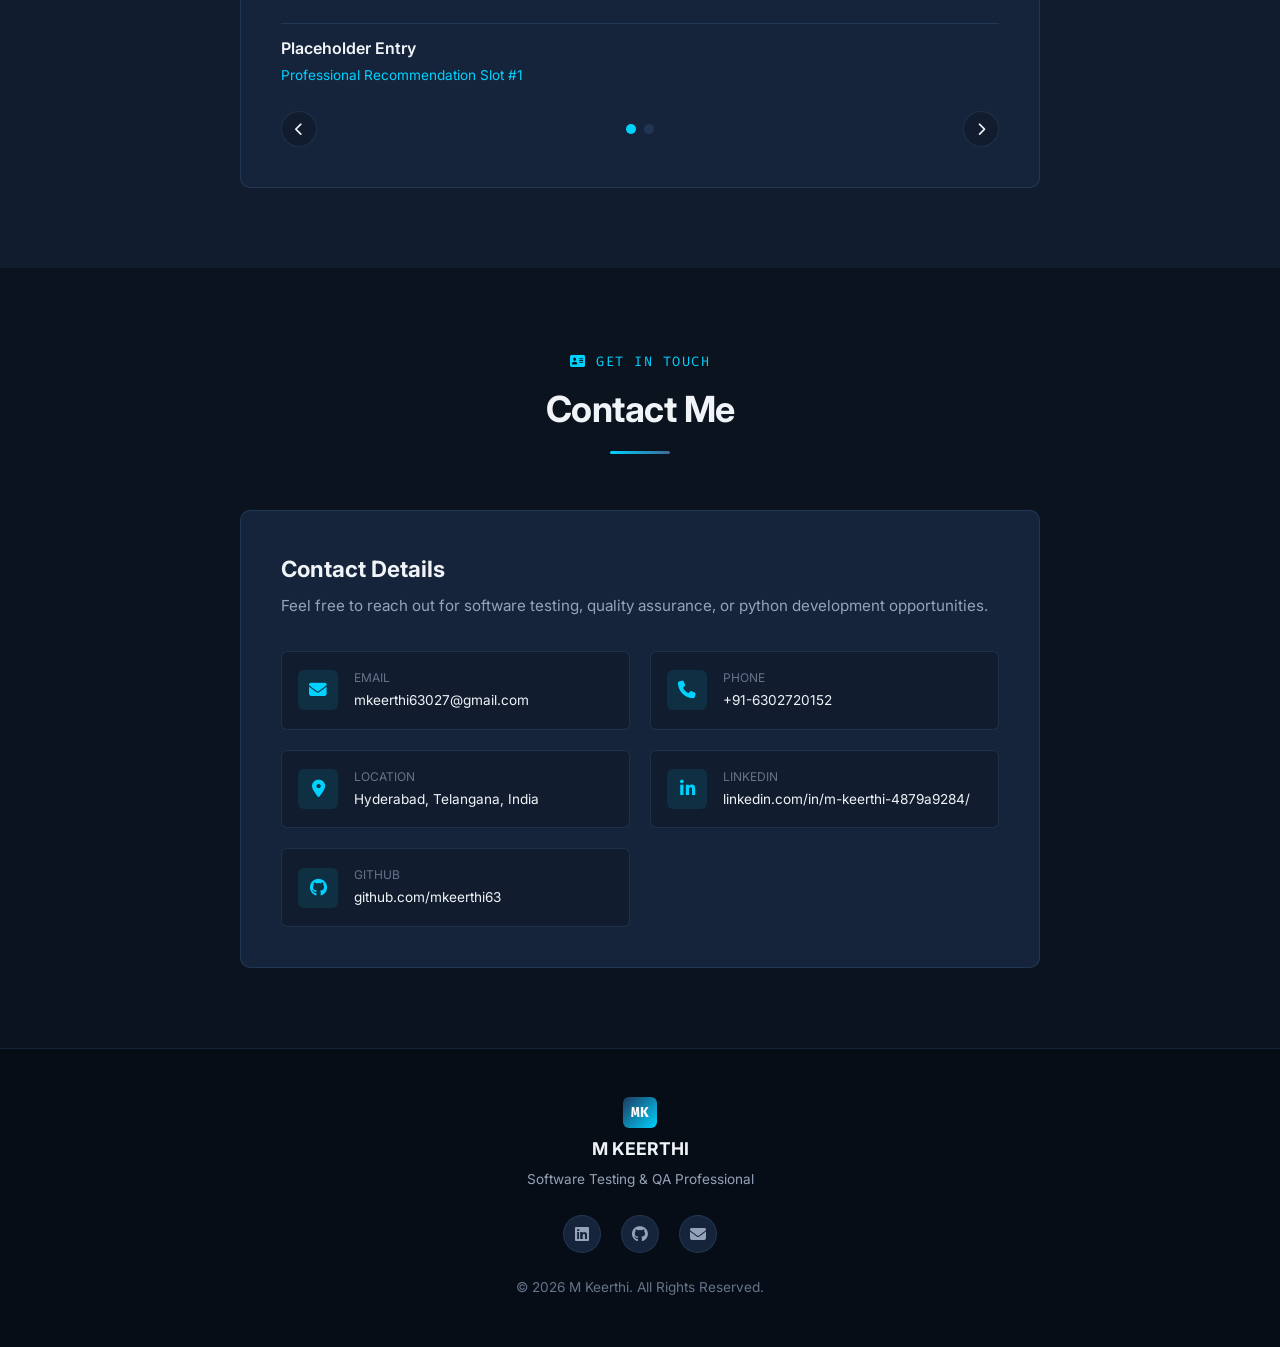
==== commit 9cf0f7f0: "commit" ====
--- a/index.html
+++ b/index.html
@@ -48,7 +48,7 @@
             </nav>
 
             <div class="nav-actions">
-                <a href="images/resume.pdf" class="btn btn-nav" download="M_Keerthi_Resume.pdf" aria-label="Download Resume PDF">
+                <a href="/Keerthi/resume (2).pdf" class="btn btn-nav" download="M_Keerthi_Resume.pdf" aria-label="Download Resume PDF">
                     <i class="fa-solid fa-download"></i> <span>Resume</span>
                 </a>
                 <button class="hamburger-menu" id="hamburger" aria-label="Toggle Navigation Menu">
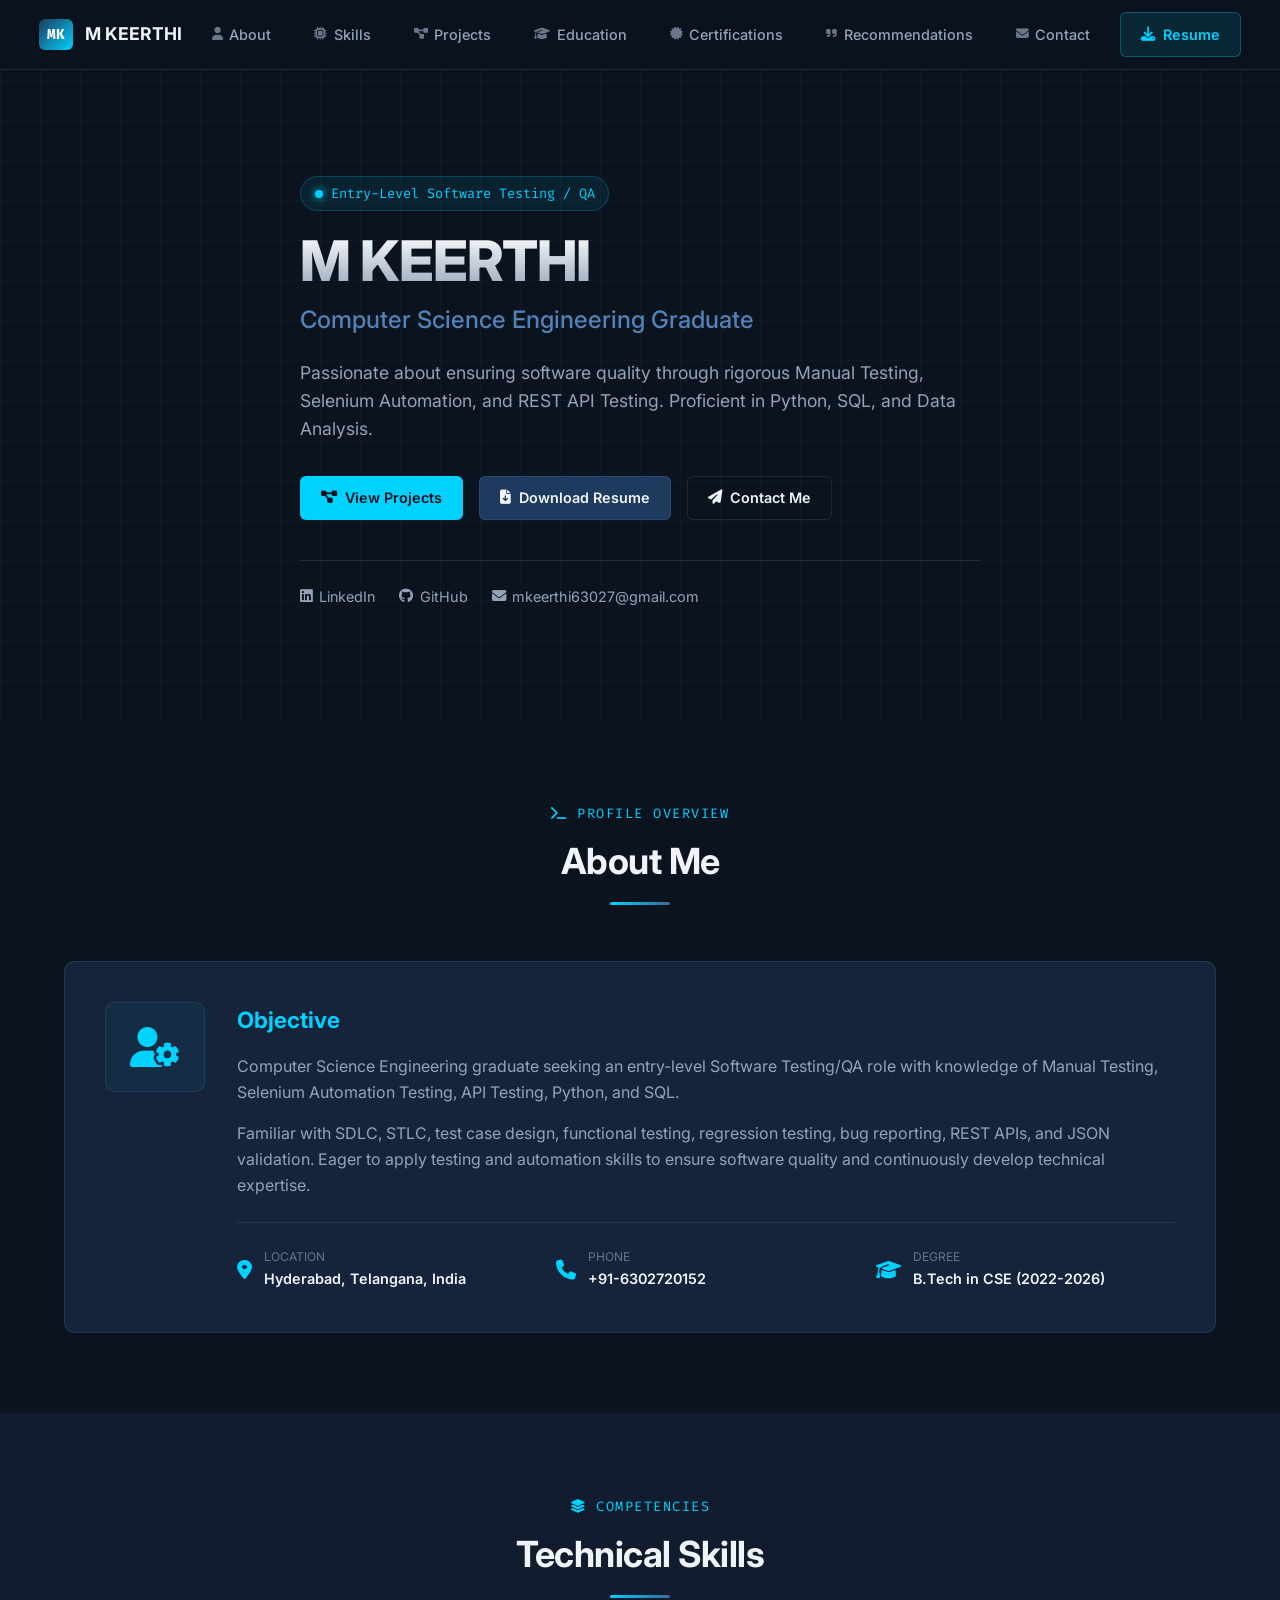
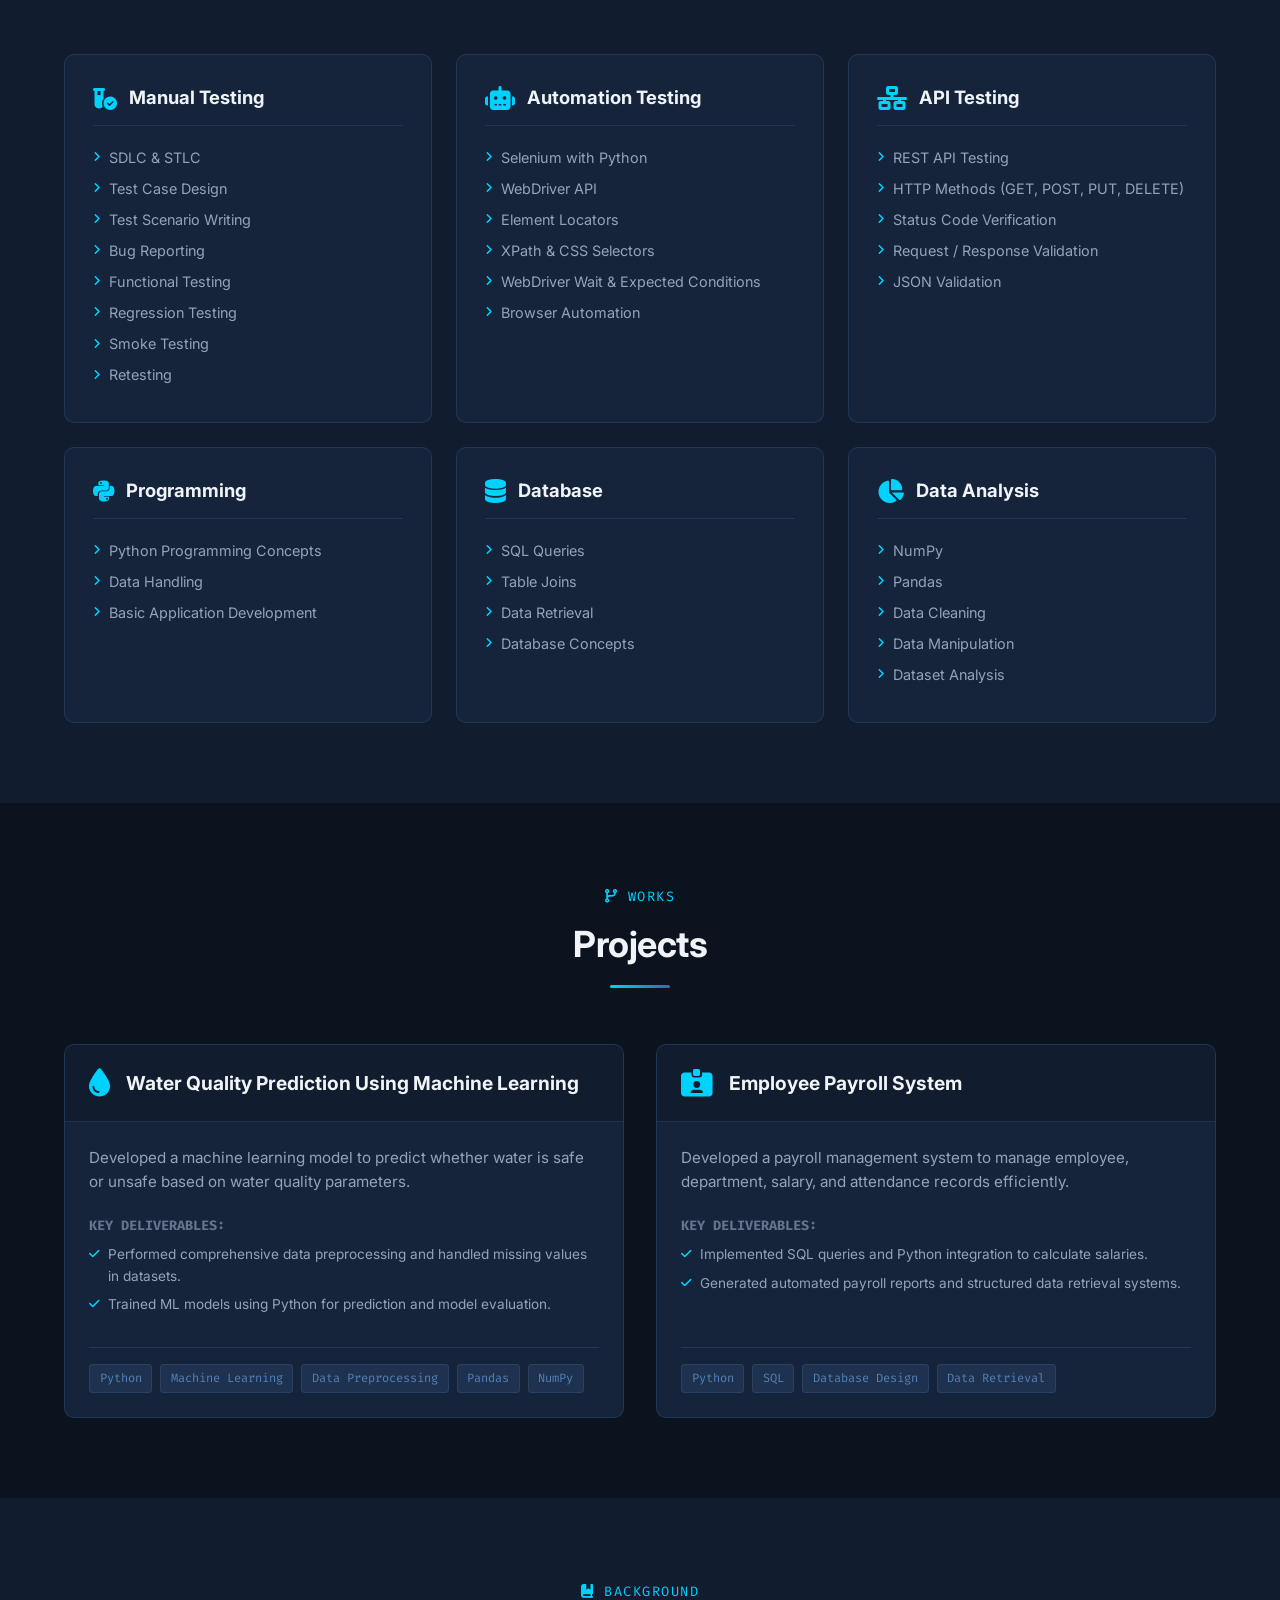
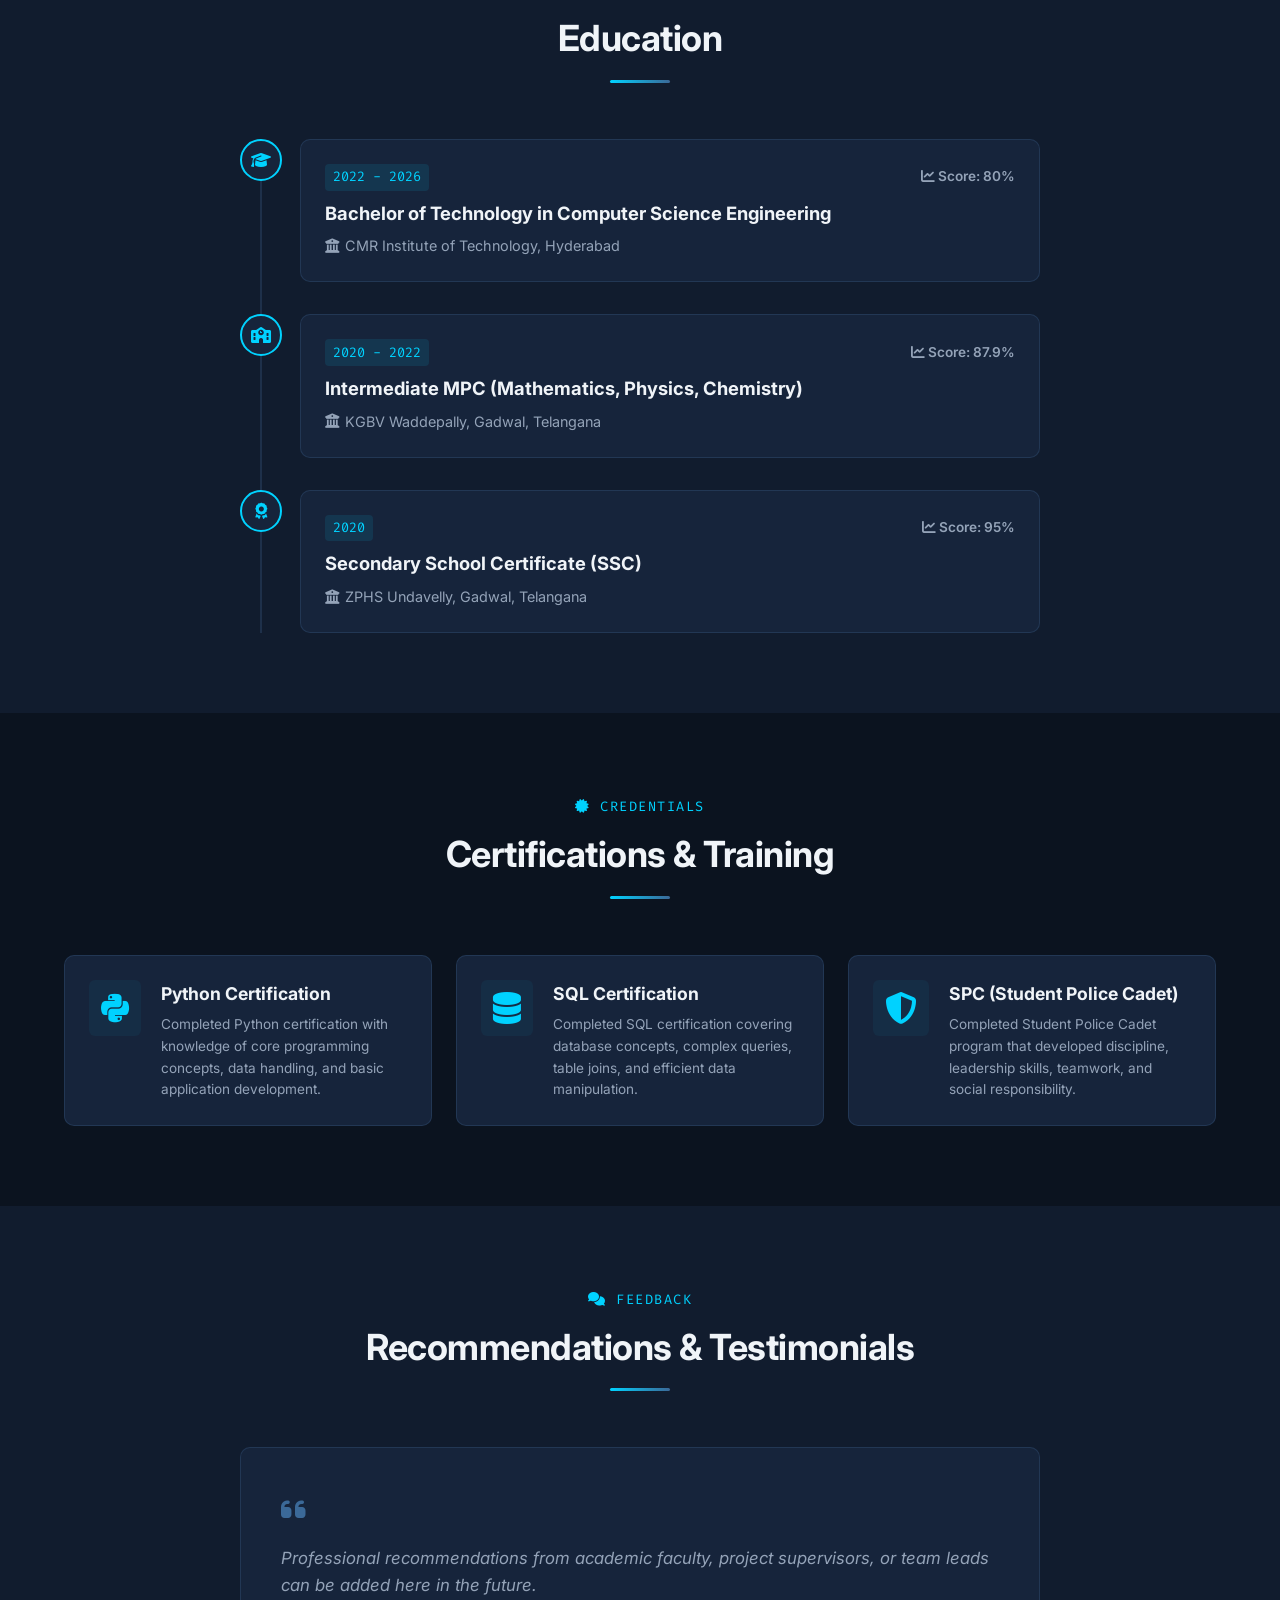
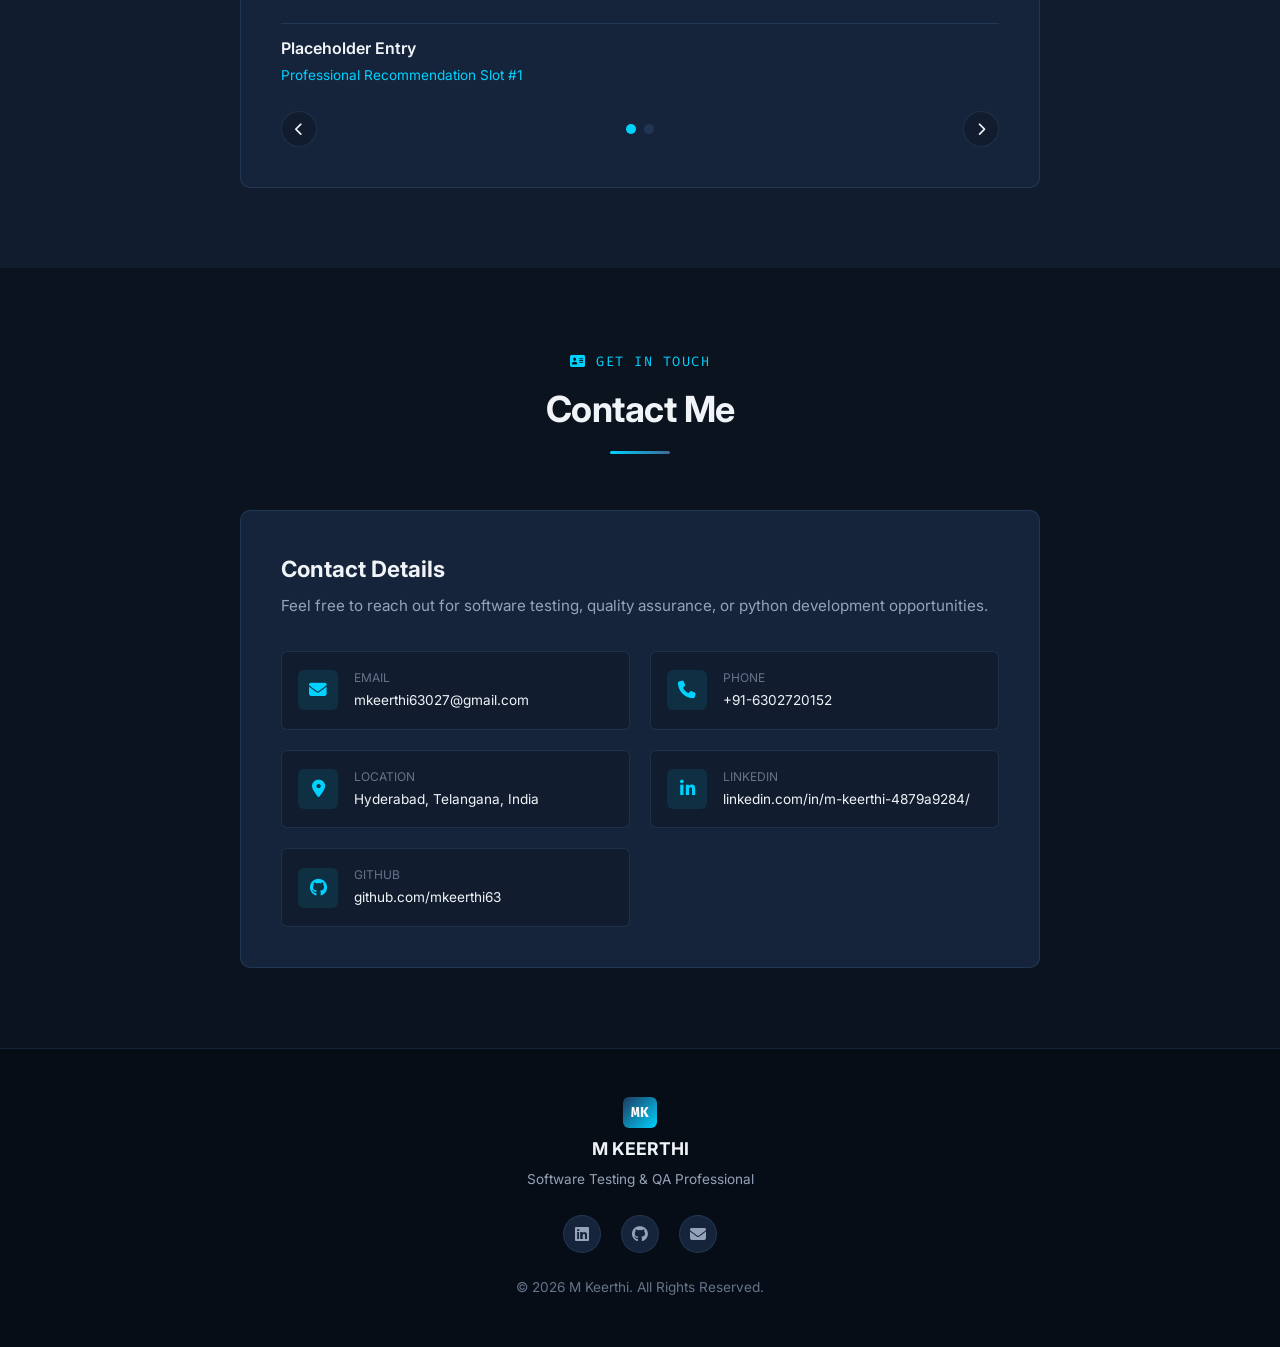
==== commit 0f8a2df3: "commited" ====
--- a/index.html
+++ b/index.html
@@ -48,7 +48,7 @@
             </nav>
 
             <div class="nav-actions">
-                <a href="/Keerthi/resume (2).pdf" class="btn btn-nav" download="M_Keerthi_Resume.pdf" aria-label="Download Resume PDF">
+                <a href="/Keerthi/KEERTHIM.pdf" class="btn btn-nav" download="M_Keerthi_Resume.pdf" aria-label="Download Resume PDF">
                     <i class="fa-solid fa-download"></i> <span>Resume</span>
                 </a>
                 <button class="hamburger-menu" id="hamburger" aria-label="Toggle Navigation Menu">
